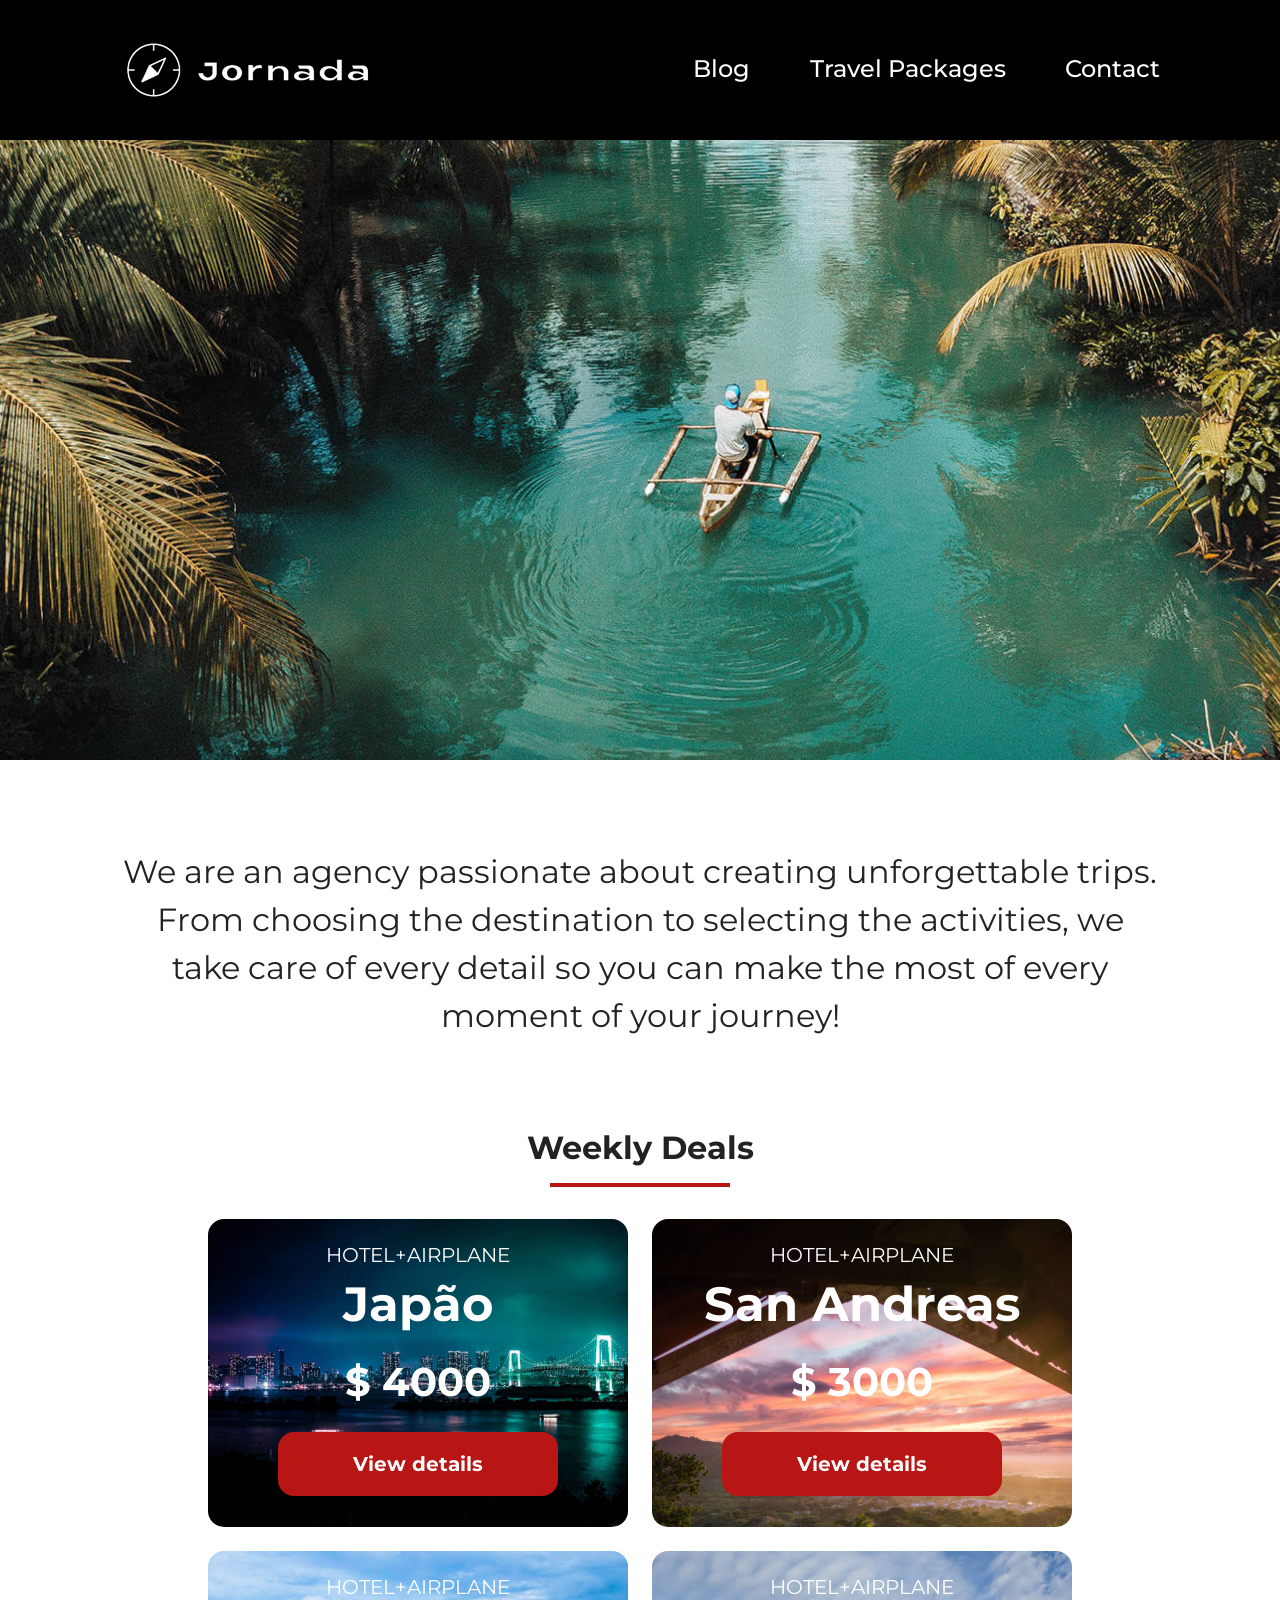
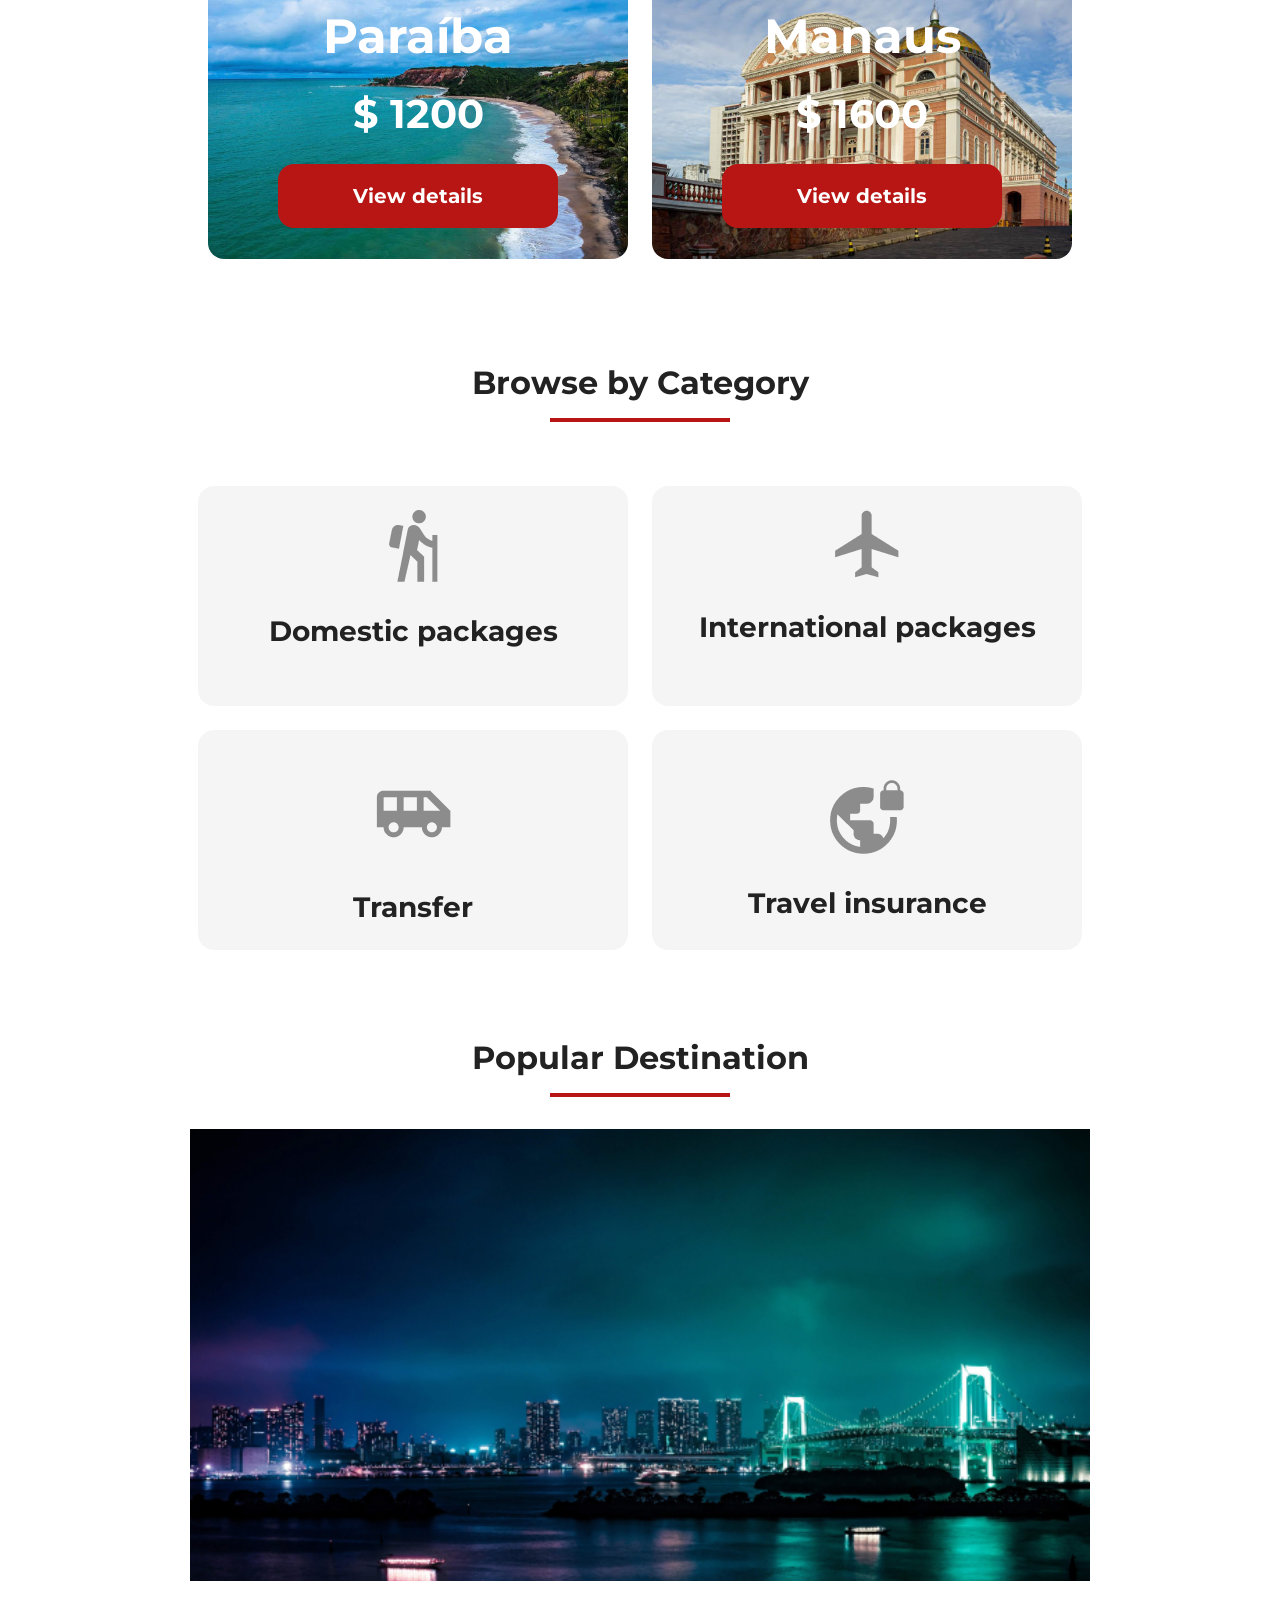
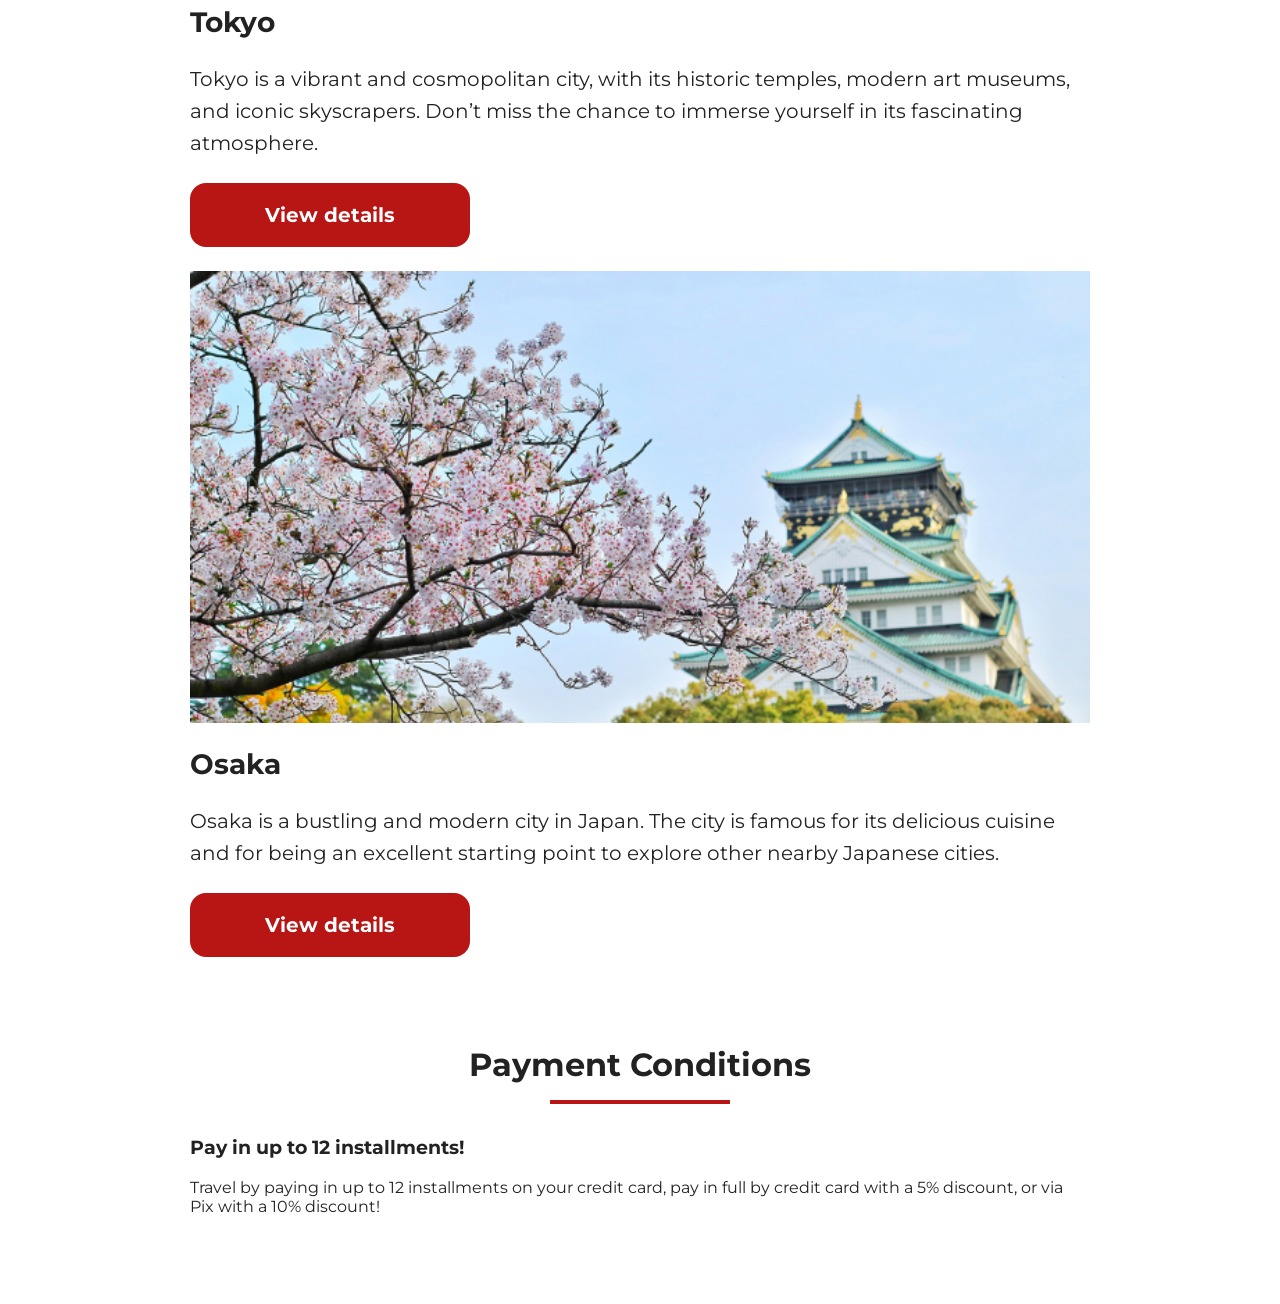
==== index.html @ 19cad6a4 "Add Add the payment section layout" ====
<!doctype html>
<html lang="en">
  <head>
    <meta charset="UTF-8" />
    <meta name="viewport" content="width=device-width, initial-scale=1.0" />
    <link rel="stylesheet" href="CSS/style.css" />
    <title>Travel Journey</title>
  </head>
  <body>
    <header class="main-header">
      <a class="logo" href="index.html" title="return to home page">
        <img
          class="img-mobile"
          src="img/busola-journey-white.png"
          alt="White compass icon from the Jornada Viagens logo"
        />
        <img
          class="img-desktop"
          src="img/busola-texto-journey-white.png"
          alt="White Jornada Viagens logo"
        />
      </a>
      <div class="navigation-menu">
        <label for="menu">
          <img src="img/menu.png" alt="menu" />
        </label>
        <input type="checkbox" id="menu" hidden />
        <nav>
          <ul class="list-links">
            <li>
              <a href="blog.html" target="_blank" title="Go to the blog page"
                >Blog</a
              >
            </li>
            <li>
              <a
                href="packages.html"
                target="_blank"
                title="Go to the the travel packages page"
                >Travel Packages</a
              >
            </li>
            <li>
              <a
                href="contacts.html"
                target="_blank"
                title="Go to the contact page"
                >Contact</a
              >
            </li>
          </ul>
        </nav>
      </div>
    </header>
    <section class="hero">
      <div class="hero-img"></div>
      <h2>
        We are an agency passionate about creating unforgettable trips. From
        choosing the destination to selecting the activities, we take care of
        every detail so you can make the most of every moment of your journey!
      </h2>
    </section>
    <section class="offers">
      <div class="section-title">
        <h2>Weekly Deals</h2>
        <hr />
      </div>
      <div class="offers-cards">
        <article class="card japao">
          <header>
            <p>HOTEL+AIRPLANE</p>
            <h3>Japão <br /><span>$ 4000</span></h3>
          </header>
          <footer>
            <a href="#" class="button">View details</a>
          </footer>
        </article>
        <article class="card san-andreas">
          <header>
            <p>HOTEL+AIRPLANE</p>
            <h3>San Andreas <br /><span>$ 3000</span></h3>
          </header>
          <footer>
            <a href="#" class="button">View details</a>
          </footer>
        </article>
        <article class="card paraiba">
          <header>
            <p>HOTEL+AIRPLANE</p>
            <h3>Paraíba <br /><span>$ 1200</span></h3>
          </header>
          <footer>
            <a href="#" class="button">View details</a>
          </footer>
        </article>
        <article class="card manaus">
          <header>
            <p>HOTEL+AIRPLANE</p>
            <h3>Manaus <br /><span>$ 1600</span></h3>
          </header>
          <footer>
            <a href="#" class="button">View details</a>
          </footer>
        </article>
      </div>
    </section>
    <section class="category">
      <div class="section-title">
        <h2>Browse by Category</h2>
        <hr />
      </div>
      <div class="category-cards">
        <a
          class="card"
          href="#"
          target="_blank"
          title="Search by the category national packages"
        >
          <img
            src="img/icone-caminhada.png"
            alt="Domestic travel icon"
            class="icon"
          />
          <h3>Domestic packages</h3>
        </a>

        <a
          class="card"
          href="#"
          target="_blank"
          title="Search by the category international packages"
        >
          <img
            src="img/icone-aviao.png"
            alt="Domestic travel icon"
            class="icon"
          />
          <h3>International packages</h3>
        </a>

        <a
          class="card single-line transfer"
          href="#"
          target="_blank"
          title="Search transfer"
        >
          <img src="img/icone-onibus.png" alt="Domestic travel icon" />
          <h3>Transfer</h3>
        </a>

        <a
          class="card single-line insurance"
          href="#"
          target="_blank"
          title="Search transfer"
        >
          <img src="img/icone-planeta.png" alt="Domestic travel icon" />
          <h3>Travel insurance</h3>
        </a>
      </div>
    </section>
    <section class="destinations">
      <div class="section-title">
        <h2>Popular Destination</h2>
        <hr />
      </div>
      <div class="destination-items">
        <article class="item tokyo">
          <header>
            <div class="img-item"></div>
            <h4>Tokyo</h4>
          </header>
          <p>
            Tokyo is a vibrant and cosmopolitan city, with its historic temples,
            modern art museums, and iconic skyscrapers. Don’t miss the chance to
            immerse yourself in its fascinating atmosphere.
          </p>
          <footer>
            <a href="#" class="button" target="_blank" title="">View details</a>
          </footer>
        </article>
        <article class="item osaka">
          <header>
            <div class="img-item"></div>
            <h4>Osaka</h4>
          </header>
          <p>
            Osaka is a bustling and modern city in Japan. The city is famous for
            its delicious cuisine and for being an excellent starting point to
            explore other nearby Japanese cities.
          </p>
          <footer>
            <a href="#" class="button" target="_blank" title="">View details</a>
          </footer>
        </article>
      </div>
    </section>
    <section class="payments">
      <div class="section-title">
        <h2>Payment Conditions</h2>
        <hr />
      </div>
      <div class="text-content">
        <h3>Pay in up to 12 installments!</h3>
        <p>
          Travel by paying in up to 12 installments on your credit card, pay in
          full by credit card with a 5% discount, or via Pix with a 10%
          discount!
        </p>
      </div>
      <div class="image-content">
        <div class="image bag"></div>
        <div class="image possport"></div>
        <div class="image people"></div>
      </div>
    </section>
  </body>
</html>
---- CSS/style.css ----
@import url(global.css);
@import url(header.css);
@import url(hero.css);
@import url(offers.css);
@import url(category.css);
@import url(destination.css);
@import url(payments.css);
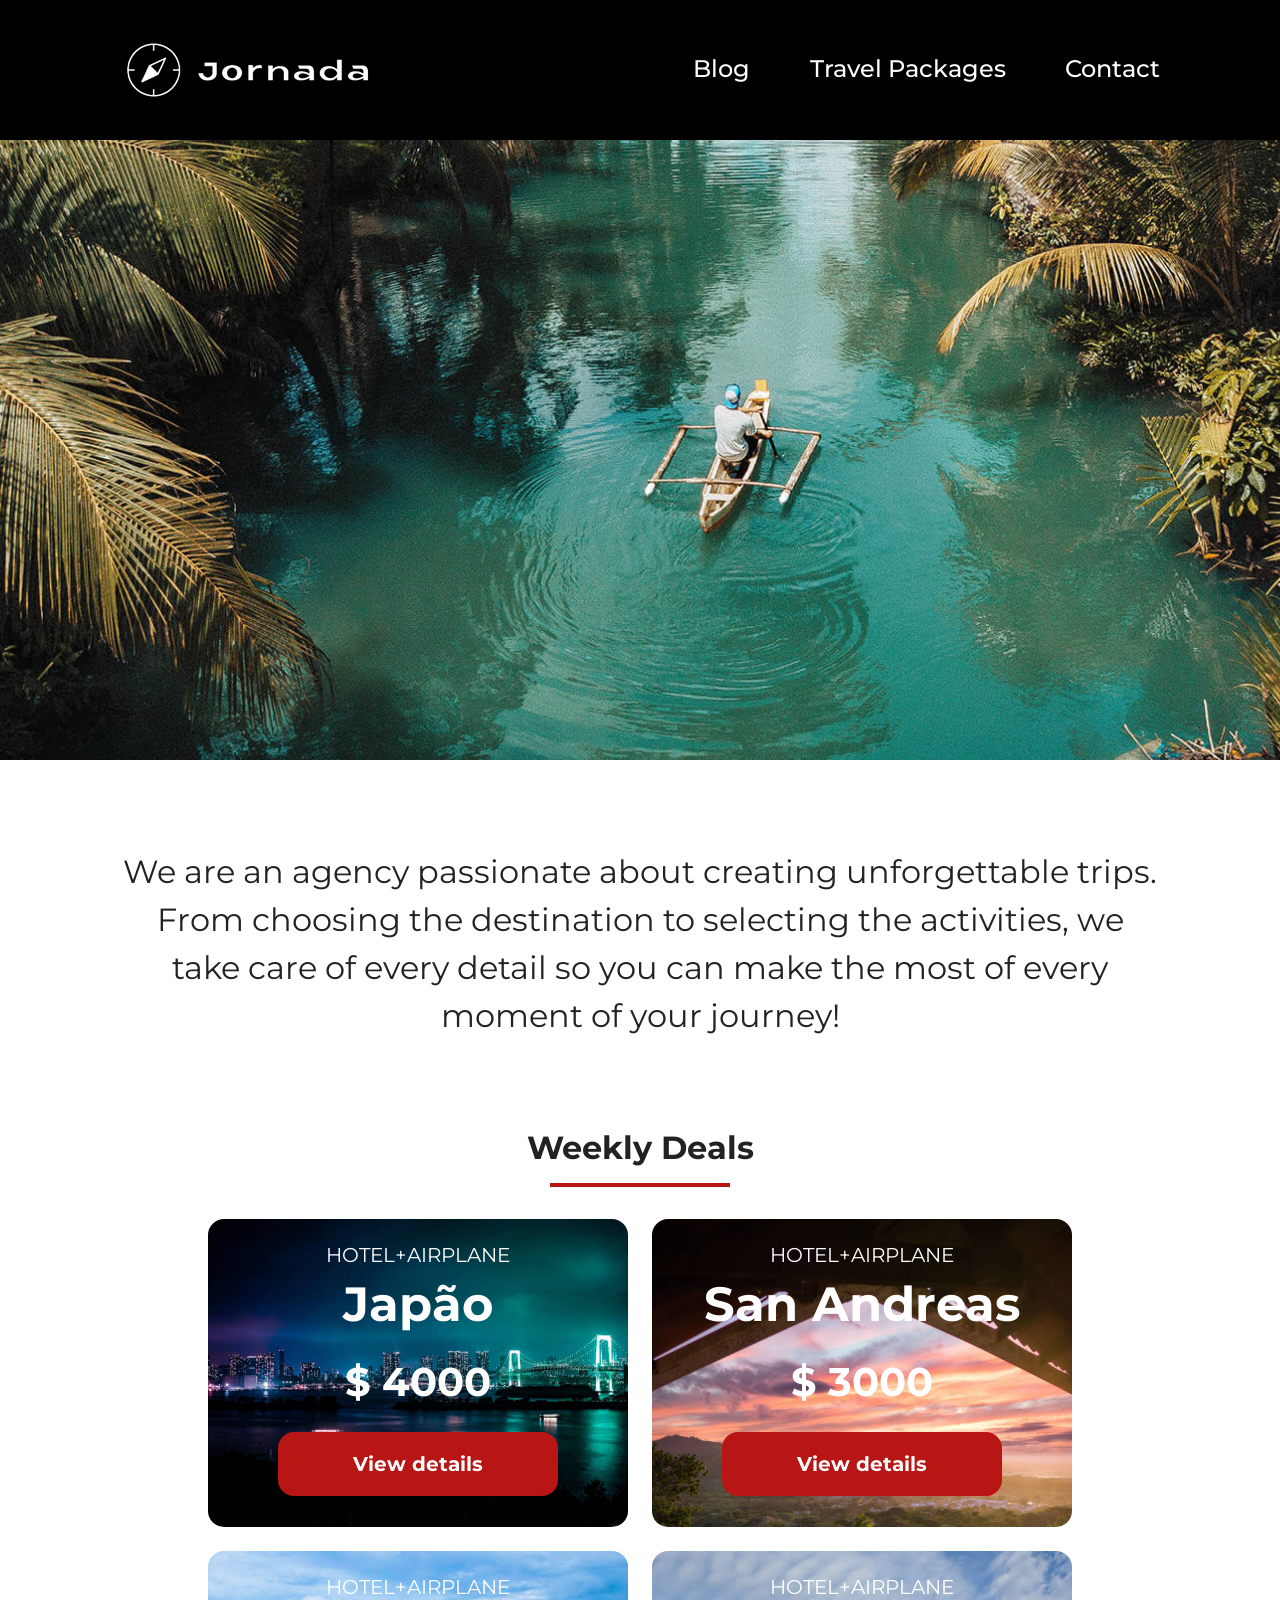
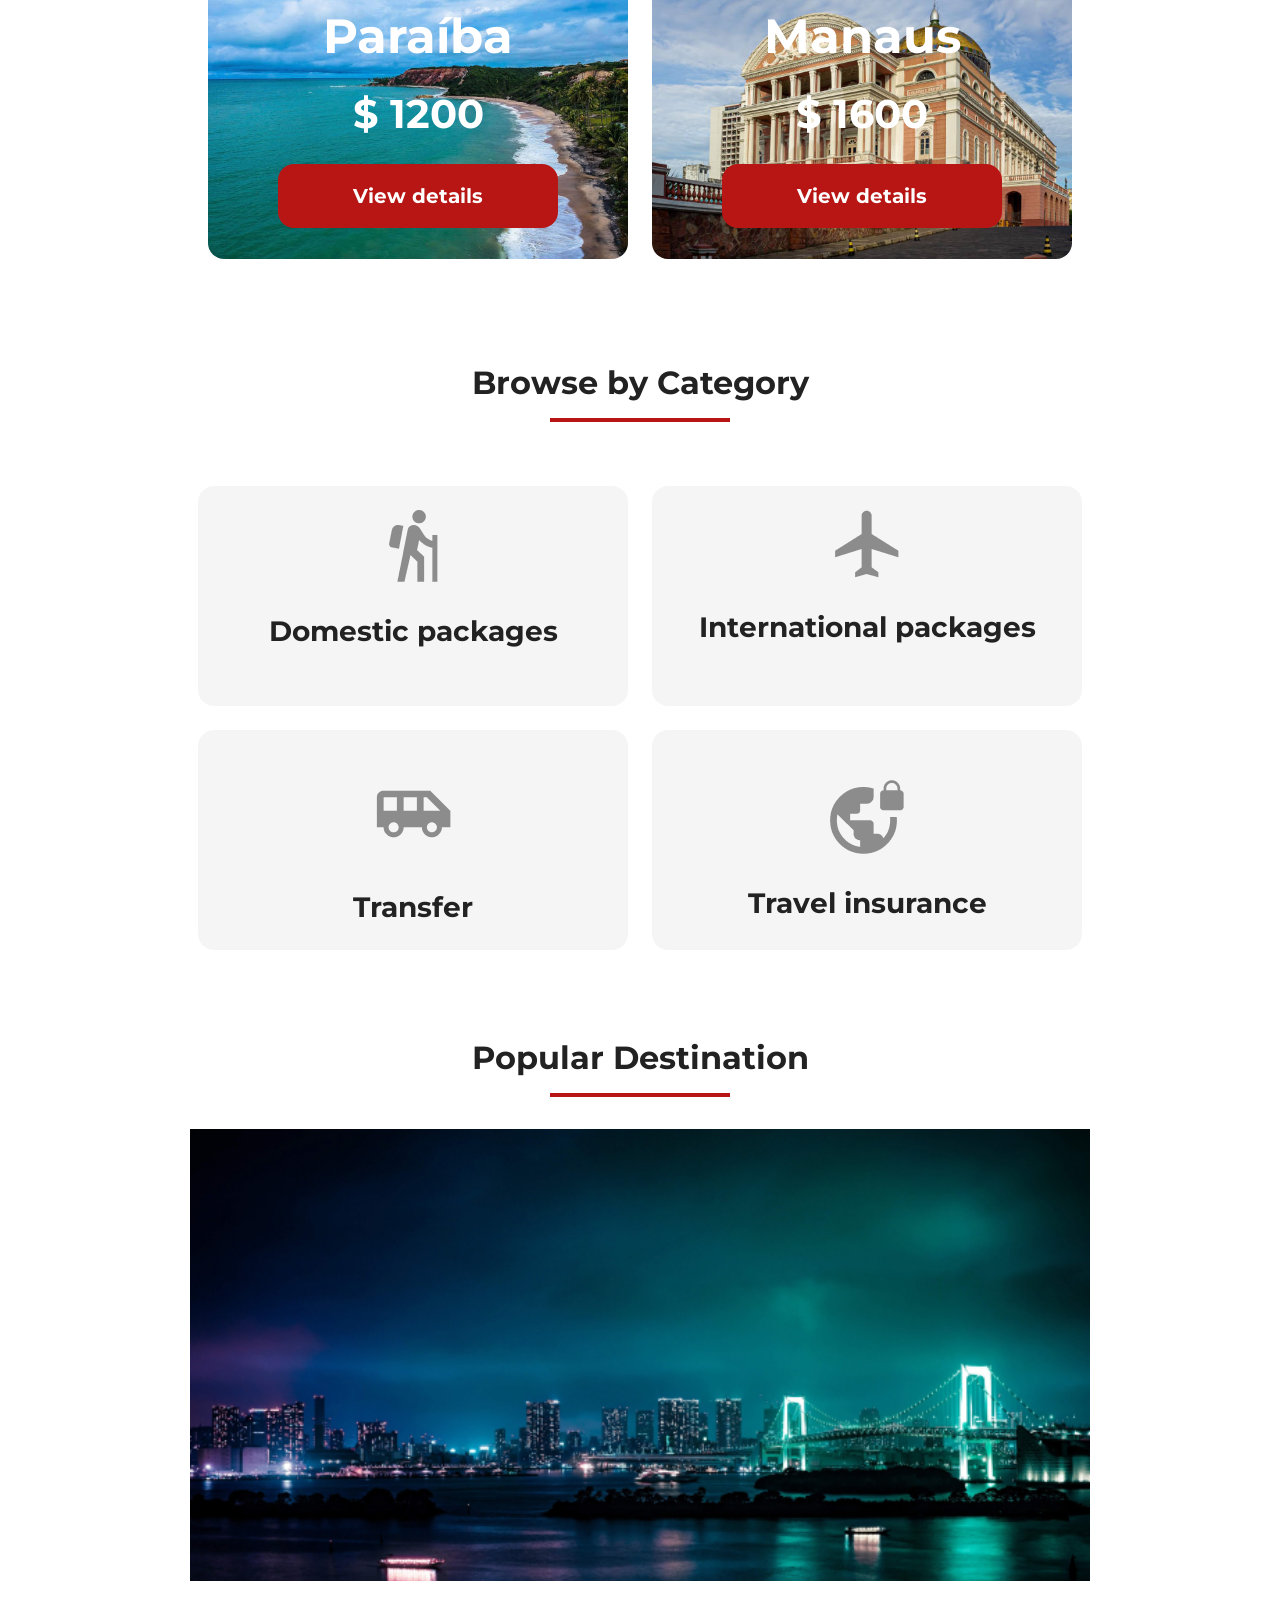
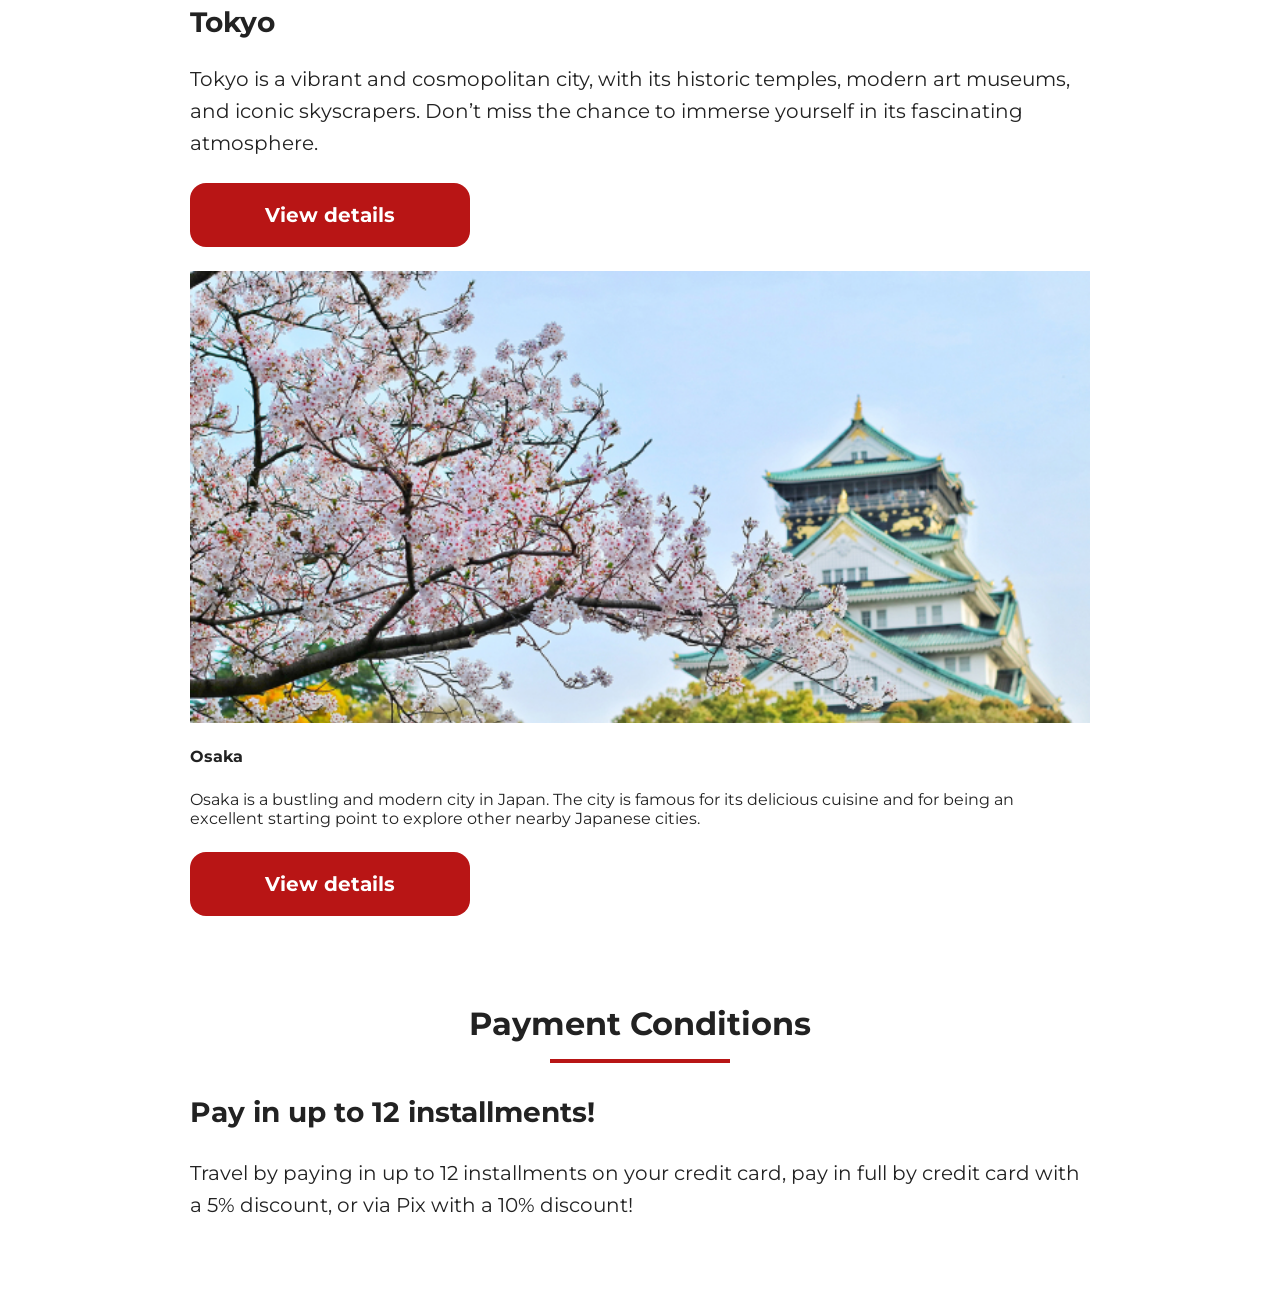
==== commit 9745d848: "Reuse text styles" ====
--- a/index.html
+++ b/index.html
@@ -121,7 +121,7 @@
             alt="Domestic travel icon"
             class="icon"
           />
-          <h3>Domestic packages</h3>
+          <h3 class="content-title">Domestic packages</h3>
         </a>
 
         <a
@@ -135,7 +135,7 @@
             alt="Domestic travel icon"
             class="icon"
           />
-          <h3>International packages</h3>
+          <h3 class="content-title">International packages</h3>
         </a>
 
         <a
@@ -145,7 +145,7 @@
           title="Search transfer"
         >
           <img src="img/icone-onibus.png" alt="Domestic travel icon" />
-          <h3>Transfer</h3>
+          <h3 class="content-title">Transfer</h3>
         </a>
 
         <a
@@ -155,7 +155,7 @@
           title="Search transfer"
         >
           <img src="img/icone-planeta.png" alt="Domestic travel icon" />
-          <h3>Travel insurance</h3>
+          <h3 class="content-title">Travel insurance</h3>
         </a>
       </div>
     </section>
@@ -168,9 +168,9 @@
         <article class="item tokyo">
           <header>
             <div class="img-item"></div>
-            <h4>Tokyo</h4>
-          </header>
-          <p>
+            <h4 class="content-title">Tokyo</h4>
+          </header>
+          <p class="content-text">
             Tokyo is a vibrant and cosmopolitan city, with its historic temples,
             modern art museums, and iconic skyscrapers. Don’t miss the chance to
             immerse yourself in its fascinating atmosphere.
@@ -201,8 +201,8 @@
         <hr />
       </div>
       <div class="text-content">
-        <h3>Pay in up to 12 installments!</h3>
-        <p>
+        <h3 class="content-title">Pay in up to 12 installments!</h3>
+        <p class="content-text">
           Travel by paying in up to 12 installments on your credit card, pay in
           full by credit card with a 5% discount, or via Pix with a 10%
           discount!
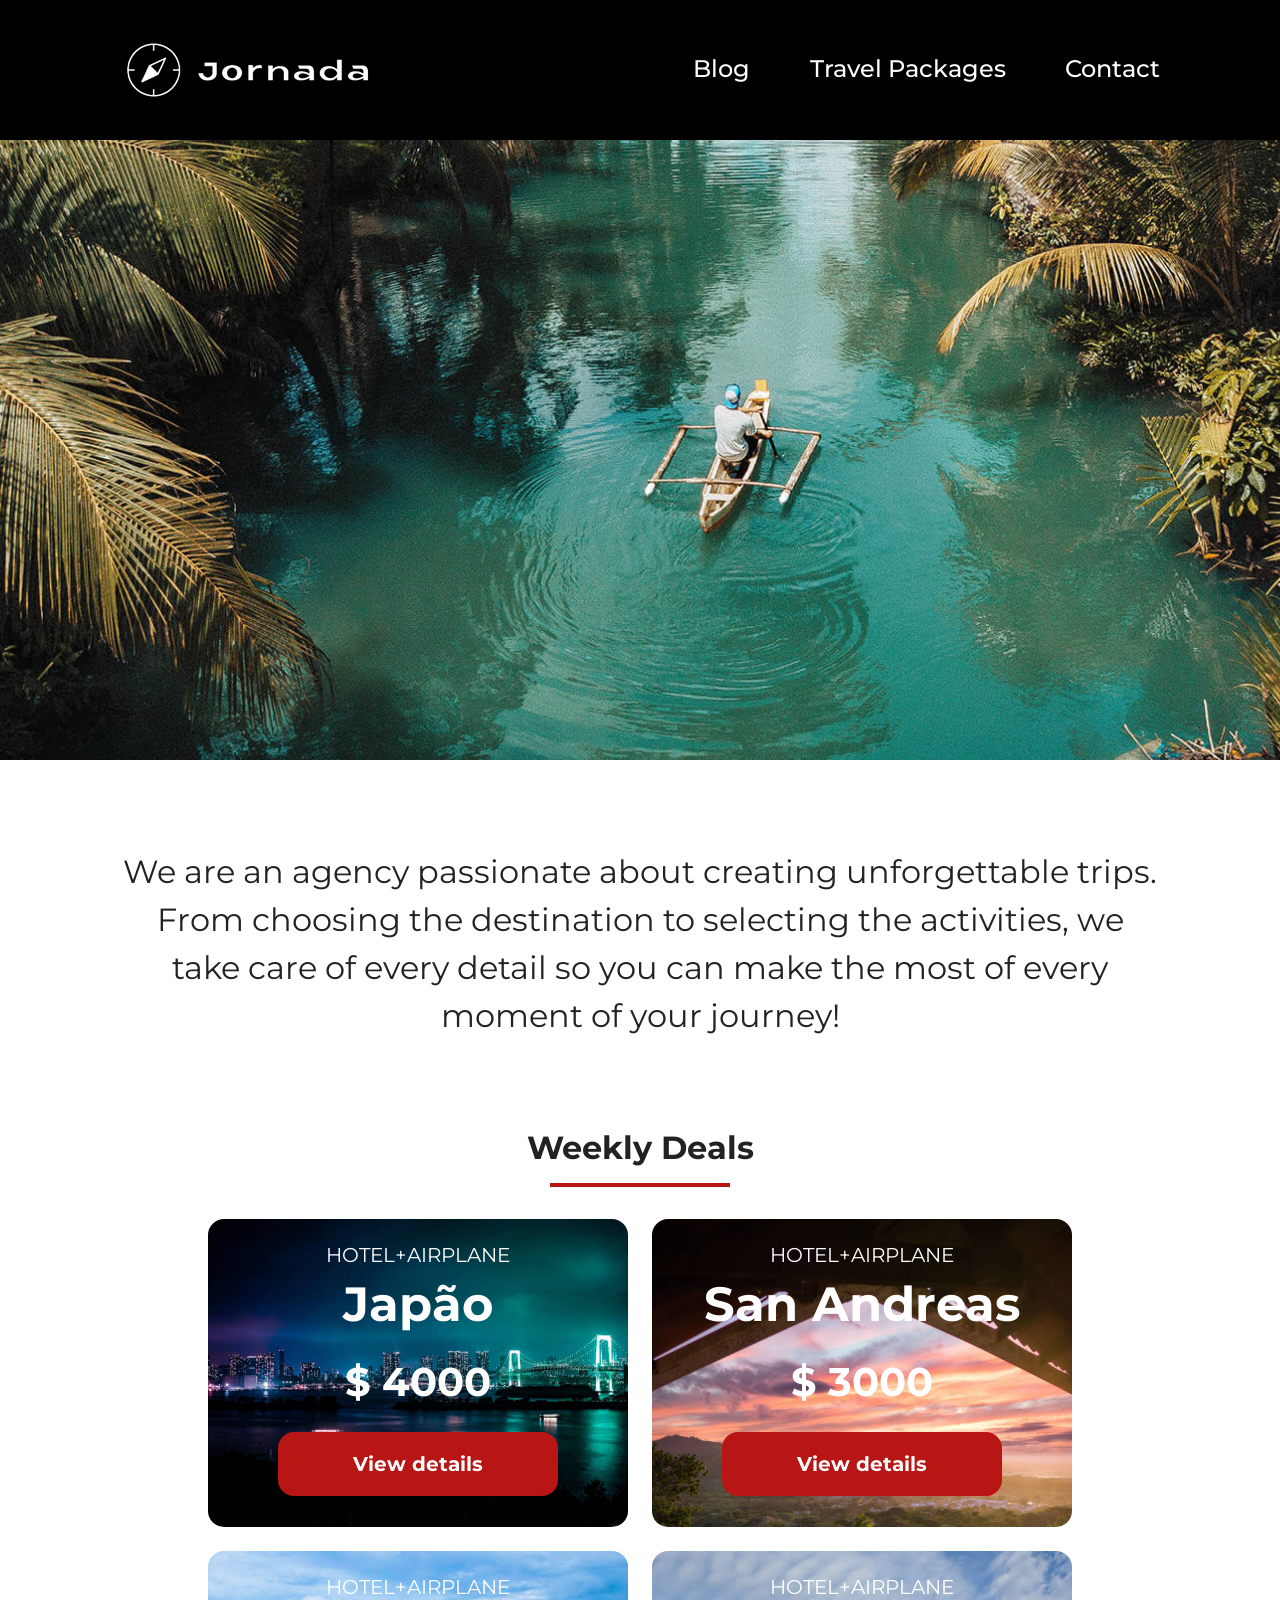
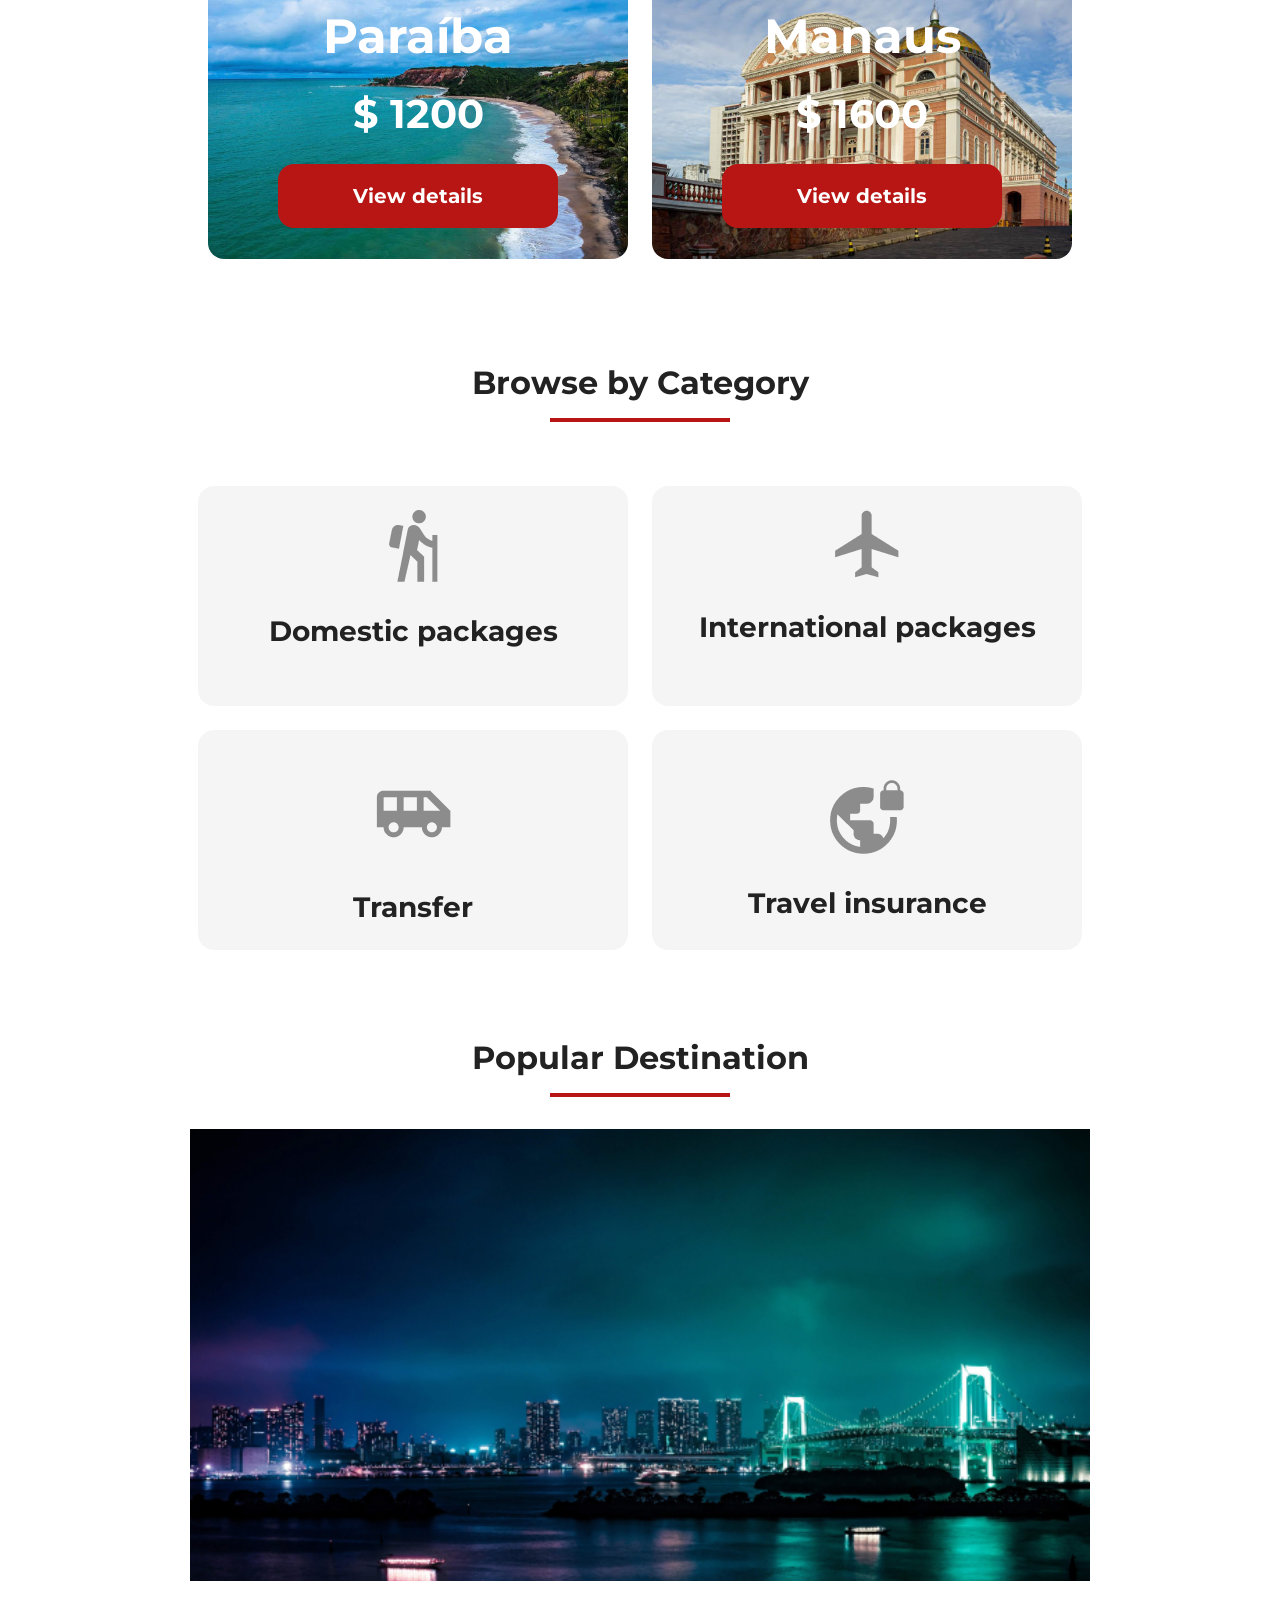
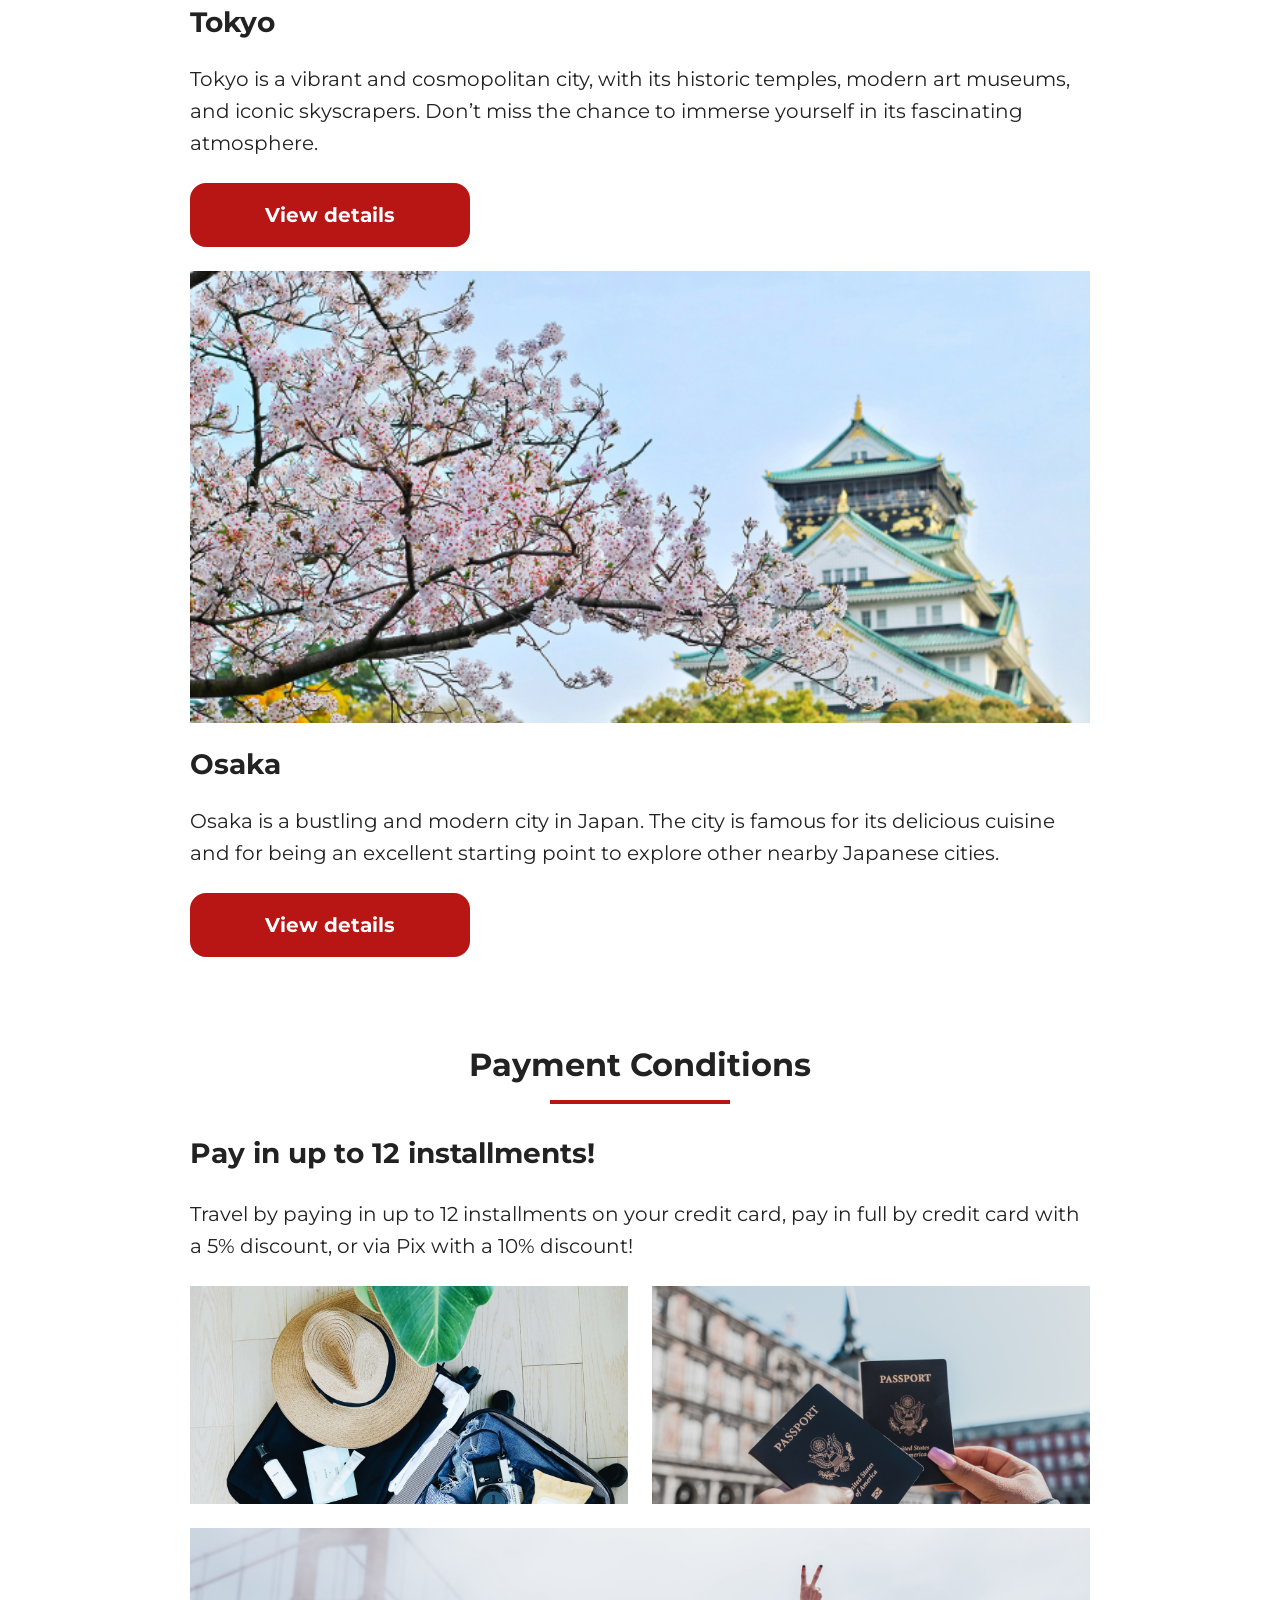
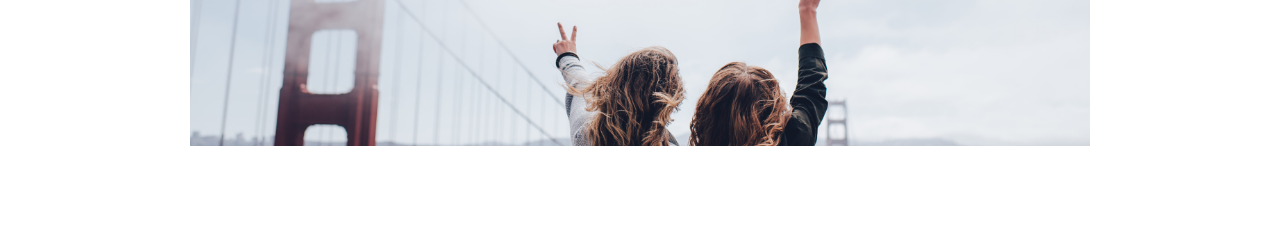
==== commit 604ddd2e: "Add the payment section style" ====
--- a/index.html
+++ b/index.html
@@ -168,7 +168,7 @@
         <article class="item tokyo">
           <header>
             <div class="img-item"></div>
-            <h4 class="content-title">Tokyo</h4>
+            <h3 class="content-title">Tokyo</h3>
           </header>
           <p class="content-text">
             Tokyo is a vibrant and cosmopolitan city, with its historic temples,
@@ -182,9 +182,9 @@
         <article class="item osaka">
           <header>
             <div class="img-item"></div>
-            <h4>Osaka</h4>
-          </header>
-          <p>
+            <h3 class="content-title">Osaka</h3>
+          </header>
+          <p class="content-text">
             Osaka is a bustling and modern city in Japan. The city is famous for
             its delicious cuisine and for being an excellent starting point to
             explore other nearby Japanese cities.
@@ -200,18 +200,20 @@
         <h2>Payment Conditions</h2>
         <hr />
       </div>
-      <div class="text-content">
-        <h3 class="content-title">Pay in up to 12 installments!</h3>
-        <p class="content-text">
-          Travel by paying in up to 12 installments on your credit card, pay in
-          full by credit card with a 5% discount, or via Pix with a 10%
-          discount!
-        </p>
-      </div>
-      <div class="image-content">
-        <div class="image bag"></div>
-        <div class="image possport"></div>
-        <div class="image people"></div>
+      <div class="content-container">
+        <div class="text-content">
+          <h3 class="content-title">Pay in up to 12 installments!</h3>
+          <p class="content-text">
+            Travel by paying in up to 12 installments on your credit card, pay
+            in full by credit card with a 5% discount, or via Pix with a 10%
+            discount!
+          </p>
+        </div>
+        <div class="image-gallery">
+          <div class="image first"></div>
+          <div class="image second"></div>
+          <div class="image thirdy colspan-2"></div>
+        </div>
       </div>
     </section>
   </body>
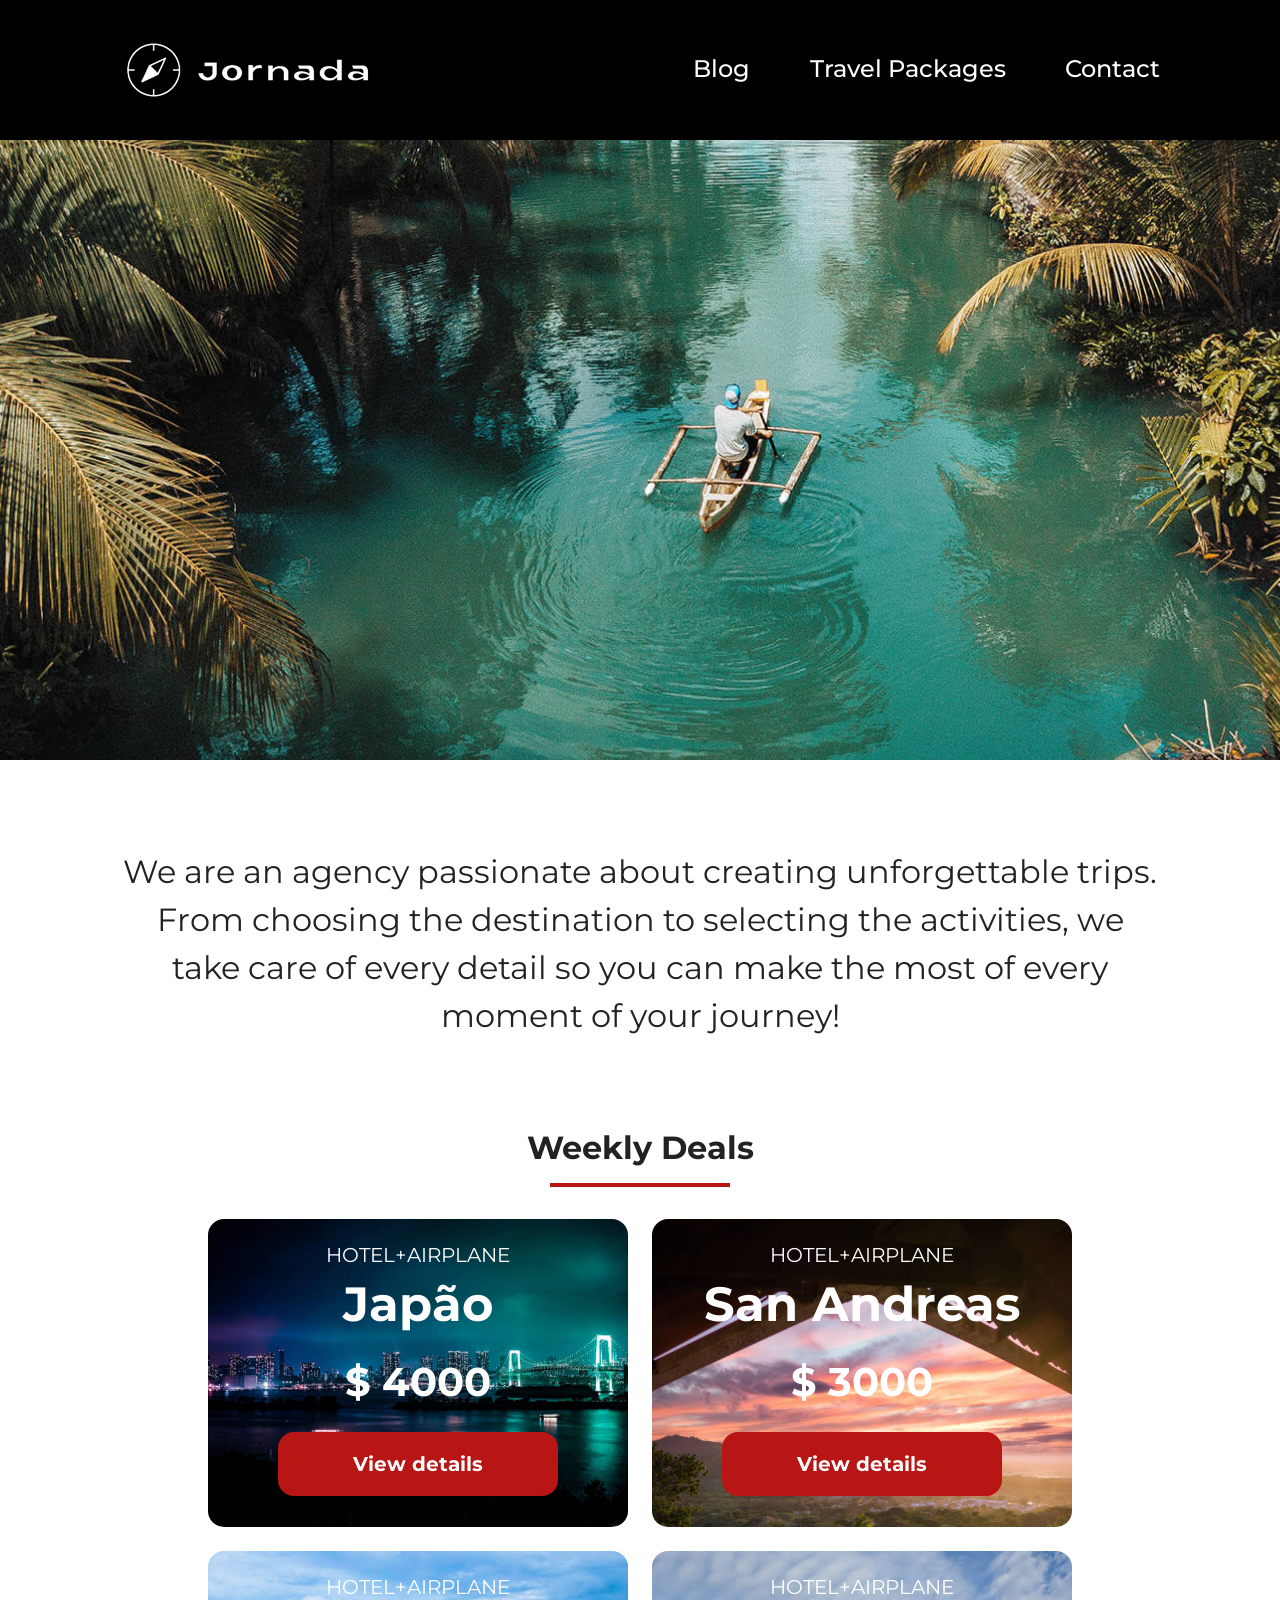
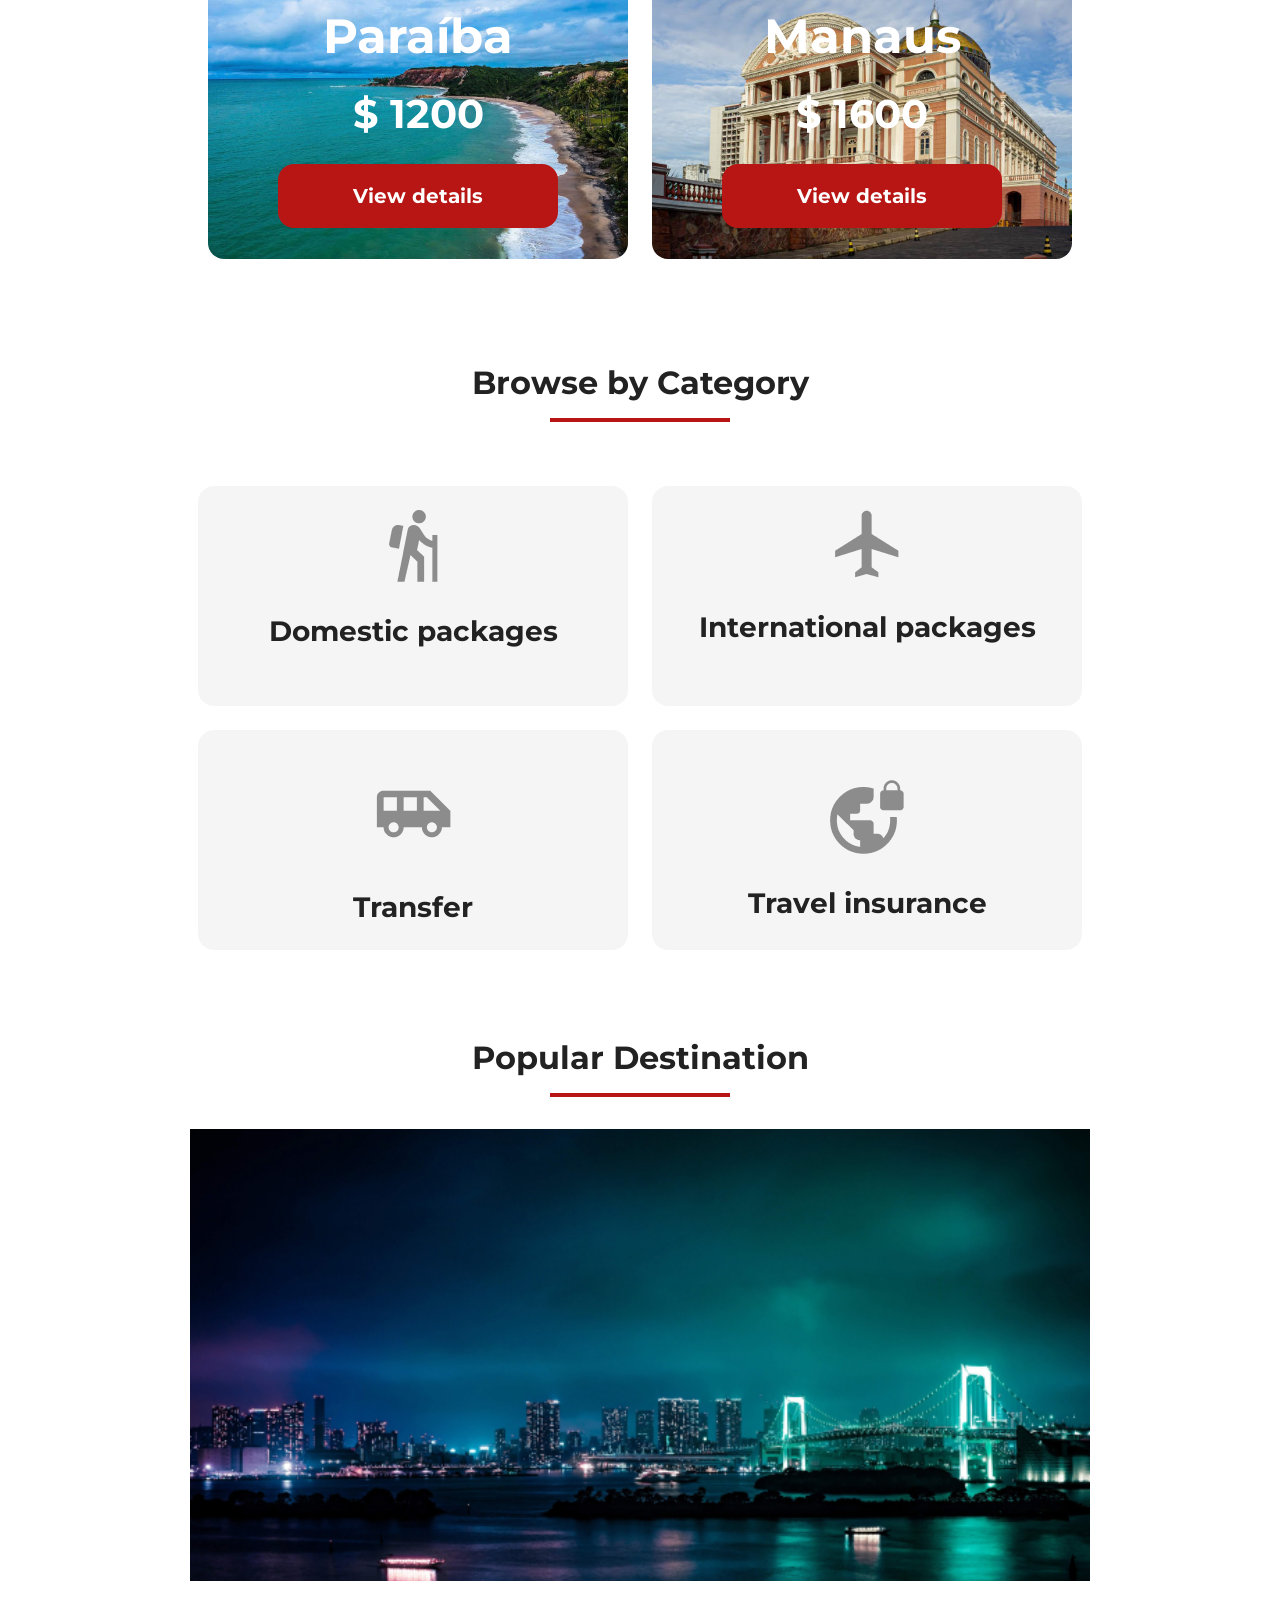
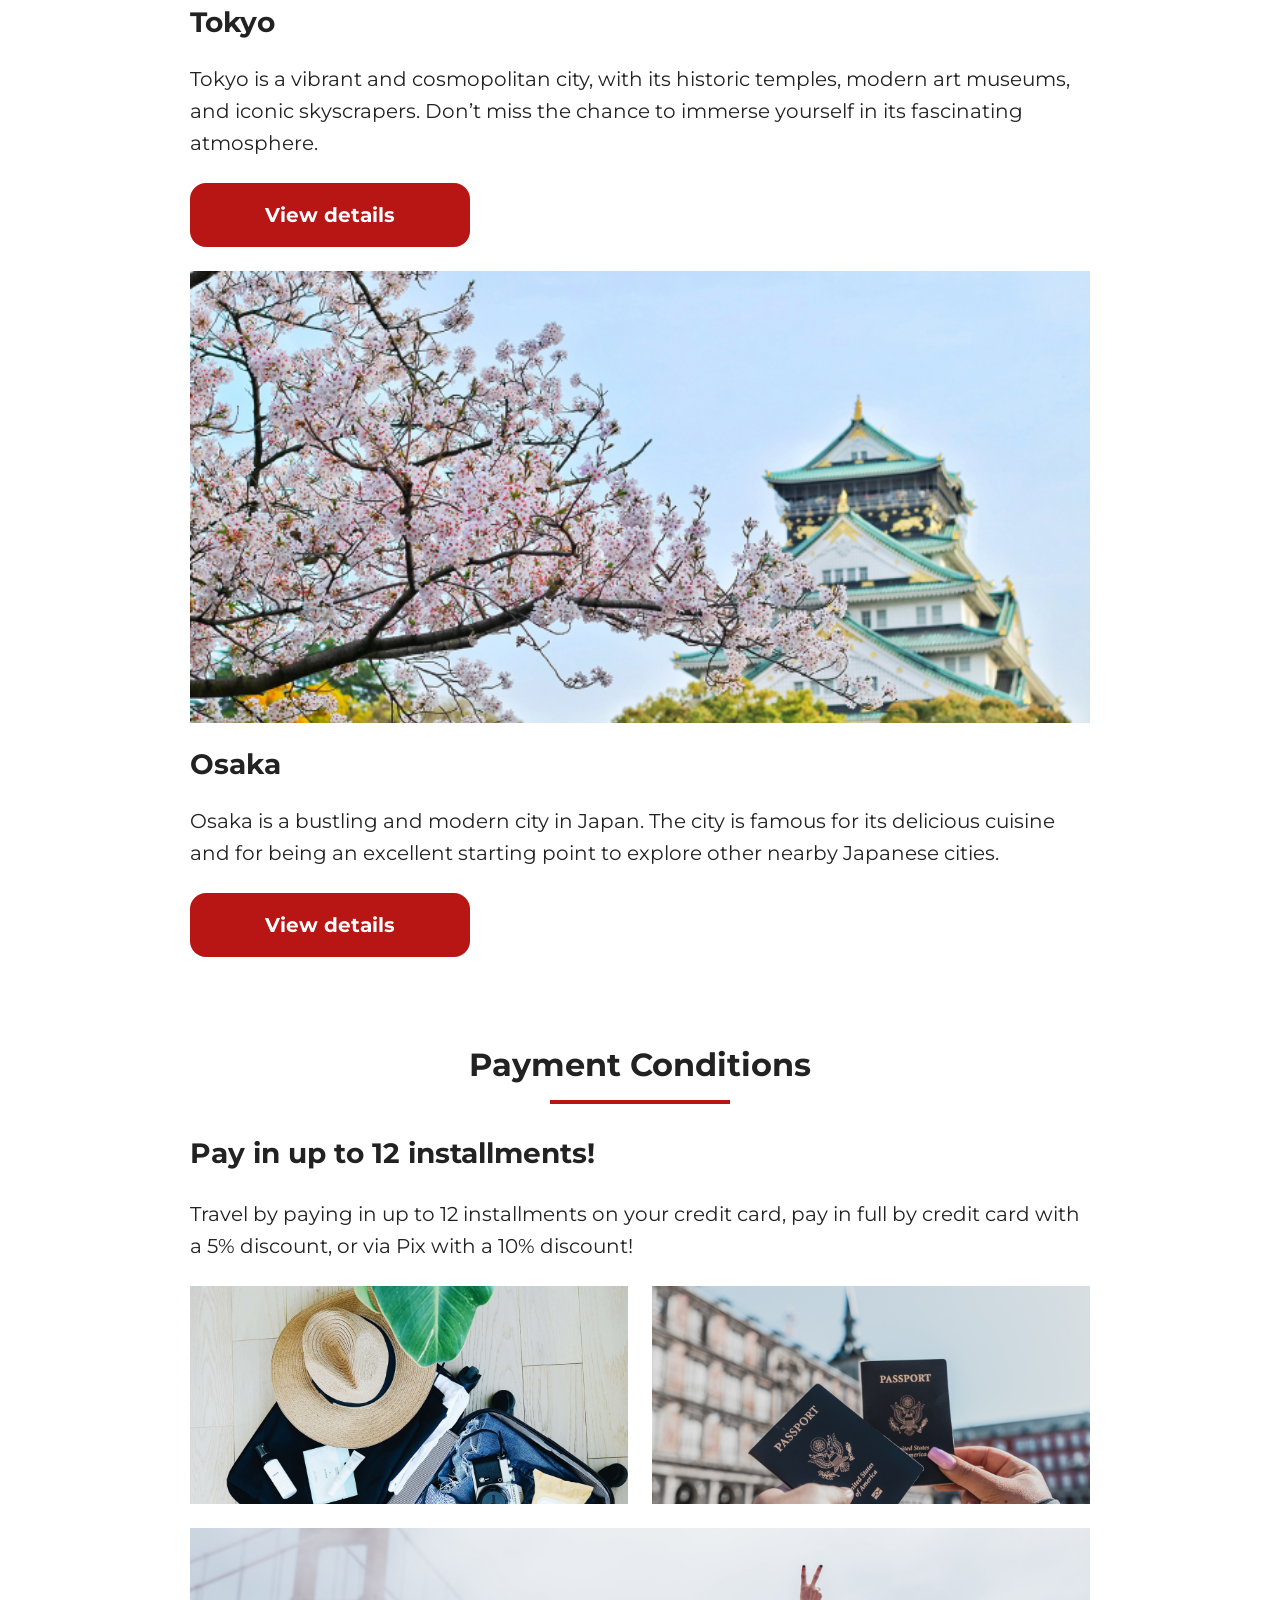
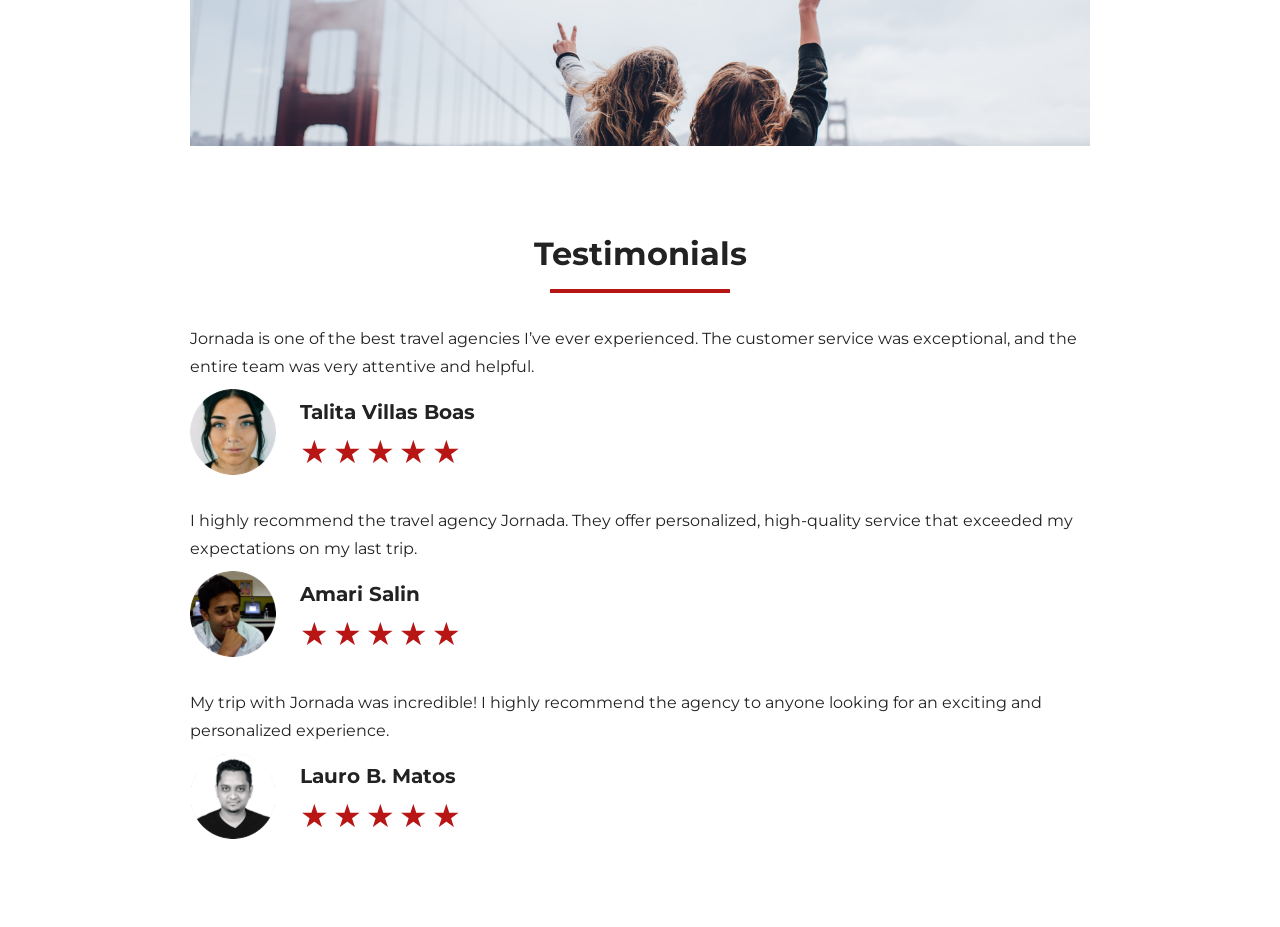
==== commit 3f80e727: "Finalize mobile styles" ====
--- a/index.html
+++ b/index.html
@@ -216,5 +216,90 @@
         </div>
       </div>
     </section>
+    <section class="testimonials">
+      <div class="section-title">
+        <h2>Testimonials</h2>
+        <hr />
+      </div>
+      <div class="testimonials-container">
+        <article>
+          <header>
+            <p>
+              Jornada is one of the best travel agencies I’ve ever experienced.
+              The customer service was exceptional, and the entire team was very
+              attentive and helpful.
+            </p>
+          </header>
+          <footer>
+            <img
+              src="img/avatar-talita.png"
+              alt="profile picture of the client Talita Villas Boas"
+            />
+            <div class="profile-content">
+              <h4>Talita Villas Boas</h4>
+              <div class="rating">
+                <span class="star">★</span>
+                <span class="star">★</span>
+                <span class="star">★</span>
+                <span class="star">★</span>
+                <span class="star">★</span>
+              </div>
+            </div>
+          </footer>
+        </article>
+
+        <article>
+          <header>
+            <p>
+              I highly recommend the travel agency Jornada. They offer
+              personalized, high-quality service that exceeded my expectations
+              on my last trip.
+            </p>
+          </header>
+          <footer>
+            <img
+              src="img/avatar-amari.png"
+              alt="profile picture of the client Amari Salin"
+            />
+
+            <div class="profile-content">
+              <h4 class="section-title">Amari Salin</h4>
+              <div class="rating">
+                <span class="star">★</span>
+                <span class="star">★</span>
+                <span class="star">★</span>
+                <span class="star">★</span>
+                <span class="star">★</span>
+              </div>
+            </div>
+          </footer>
+        </article>
+
+        <article>
+          <header>
+            <p>
+              My trip with Jornada was incredible! I highly recommend the agency
+              to anyone looking for an exciting and personalized experience.
+            </p>
+          </header>
+          <footer>
+            <img
+              src="img/avatar-lauro.png"
+              alt="profile picture of the client Lauro B. Matos"
+            />
+            <div class="profile-content">
+              <h4>Lauro B. Matos</h4>
+              <div class="rating">
+                <span class="star">★</span>
+                <span class="star">★</span>
+                <span class="star">★</span>
+                <span class="star">★</span>
+                <span class="star">★</span>
+              </div>
+            </div>
+          </footer>
+        </article>
+      </div>
+    </section>
   </body>
 </html>
--- a/CSS/style.css
+++ b/CSS/style.css
@@ -5,3 +5,4 @@
 @import url(category.css);
 @import url(destination.css);
 @import url(payments.css);
+@import url(testimonials.css);
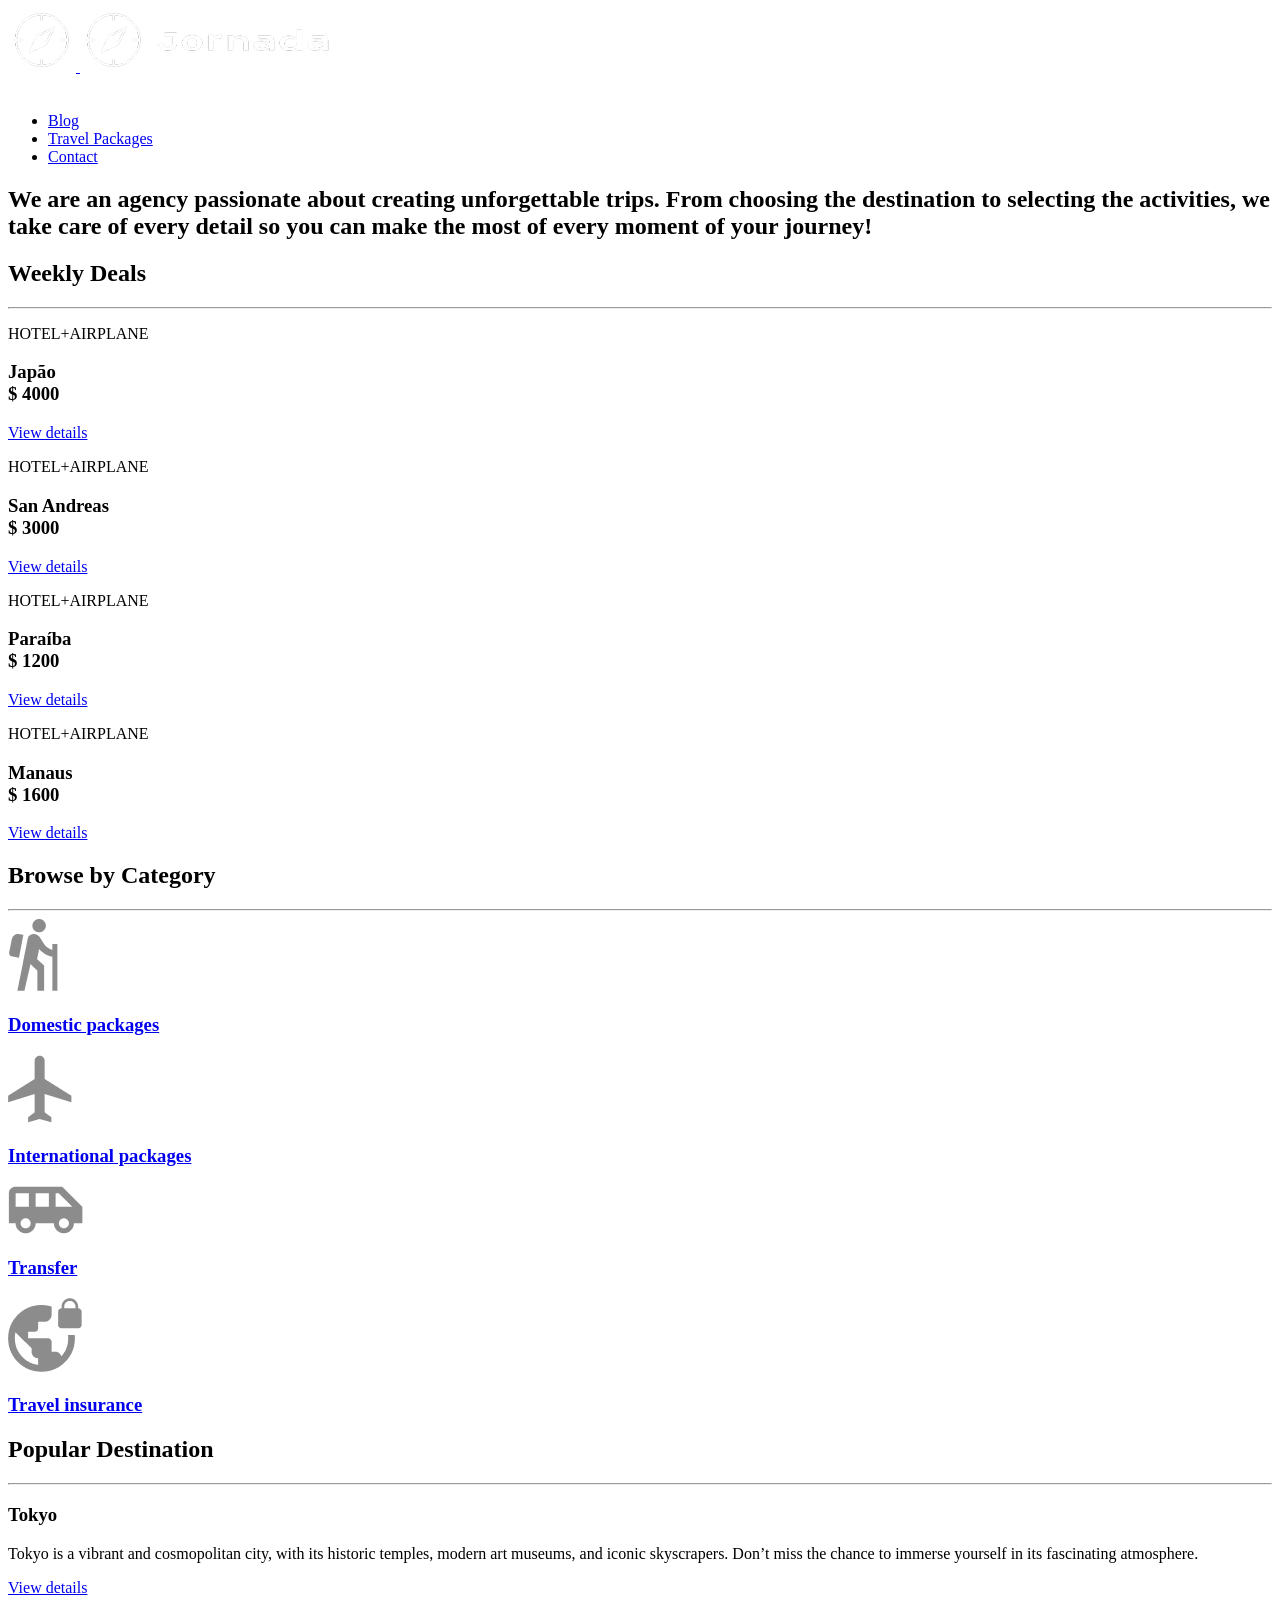
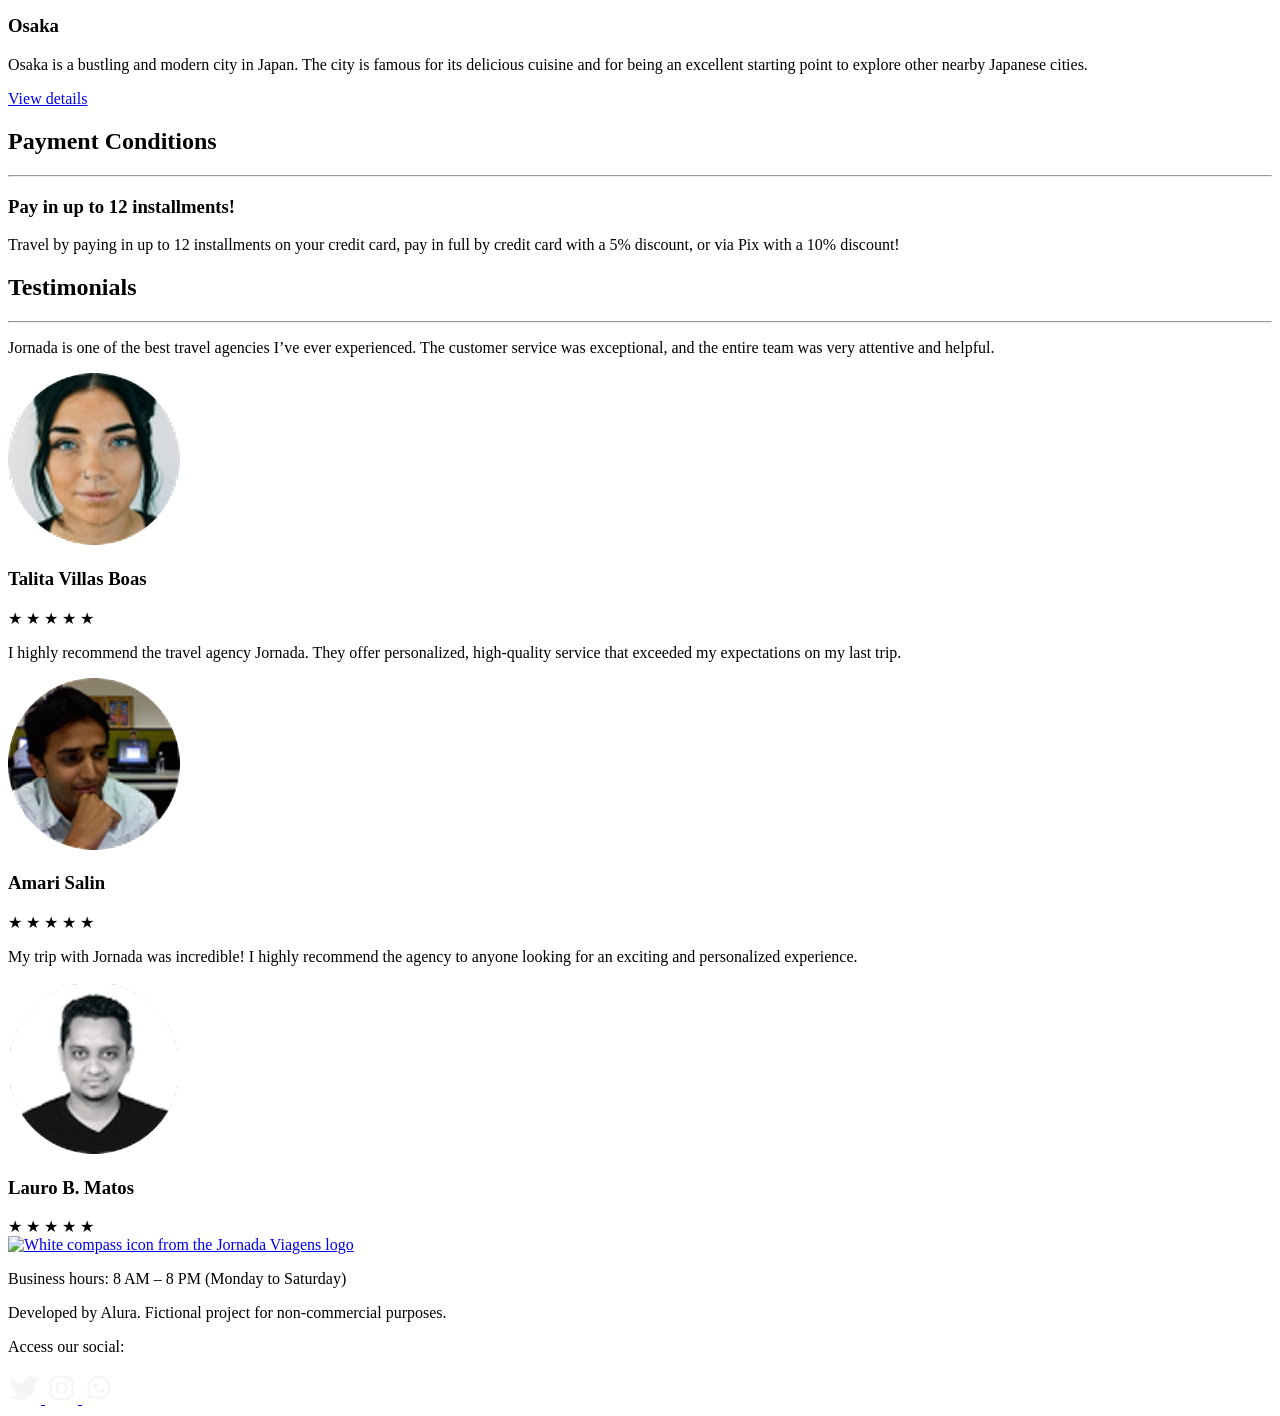
==== commit 7bab5561: "Footer finalized" ====
--- a/index.html
+++ b/index.html
@@ -3,7 +3,7 @@
   <head>
     <meta charset="UTF-8" />
     <meta name="viewport" content="width=device-width, initial-scale=1.0" />
-    <link rel="stylesheet" href="CSS/style.css" />
+    <link rel="stylesheet" href="./css/style.css" />
     <title>Travel Journey</title>
   </head>
   <body>
@@ -52,254 +52,290 @@
         </nav>
       </div>
     </header>
-    <section class="hero">
-      <div class="hero-img"></div>
-      <h2>
-        We are an agency passionate about creating unforgettable trips. From
-        choosing the destination to selecting the activities, we take care of
-        every detail so you can make the most of every moment of your journey!
-      </h2>
-    </section>
-    <section class="offers">
-      <div class="section-title">
-        <h2>Weekly Deals</h2>
-        <hr />
+    <main>
+      <section class="hero">
+        <div class="hero-img"></div>
+        <h2>
+          We are an agency passionate about creating unforgettable trips. From
+          choosing the destination to selecting the activities, we take care of
+          every detail so you can make the most of every moment of your journey!
+        </h2>
+      </section>
+      <section class="offers">
+        <div class="section-title">
+          <h2>Weekly Deals</h2>
+          <hr />
+        </div>
+        <div class="offers-cards">
+          <article class="card japao">
+            <header>
+              <p>HOTEL+AIRPLANE</p>
+              <h3>Japão <br /><span>$ 4000</span></h3>
+            </header>
+            <footer>
+              <a href="#" class="button">View details</a>
+            </footer>
+          </article>
+          <article class="card san-andreas">
+            <header>
+              <p>HOTEL+AIRPLANE</p>
+              <h3>San Andreas <br /><span>$ 3000</span></h3>
+            </header>
+            <footer>
+              <a href="#" class="button">View details</a>
+            </footer>
+          </article>
+          <article class="card paraiba">
+            <header>
+              <p>HOTEL+AIRPLANE</p>
+              <h3>Paraíba <br /><span>$ 1200</span></h3>
+            </header>
+            <footer>
+              <a href="#" class="button">View details</a>
+            </footer>
+          </article>
+          <article class="card manaus">
+            <header>
+              <p>HOTEL+AIRPLANE</p>
+              <h3>Manaus <br /><span>$ 1600</span></h3>
+            </header>
+            <footer>
+              <a href="#" class="button">View details</a>
+            </footer>
+          </article>
+        </div>
+      </section>
+      <section class="category">
+        <div class="section-title">
+          <h2>Browse by Category</h2>
+          <hr />
+        </div>
+        <div class="category-cards">
+          <a
+            class="card"
+            href="#"
+            target="_blank"
+            title="Search by the category national packages"
+          >
+            <img
+              src="img/icone-caminhada.png"
+              alt="Domestic travel icon"
+              class="icon"
+            />
+            <h3 class="content-title">Domestic packages</h3>
+          </a>
+
+          <a
+            class="card"
+            href="#"
+            target="_blank"
+            title="Search by the category international packages"
+          >
+            <img
+              src="img/icone-aviao.png"
+              alt="Domestic travel icon"
+              class="icon"
+            />
+            <h3 class="content-title">International packages</h3>
+          </a>
+
+          <a
+            class="card single-line transfer"
+            href="#"
+            target="_blank"
+            title="Search transfer"
+          >
+            <img src="img/icone-onibus.png" alt="Domestic travel icon" />
+            <h3 class="content-title">Transfer</h3>
+          </a>
+
+          <a
+            class="card single-line insurance"
+            href="#"
+            target="_blank"
+            title="Search transfer"
+          >
+            <img src="img/icone-planeta.png" alt="Domestic travel icon" />
+            <h3 class="content-title">Travel insurance</h3>
+          </a>
+        </div>
+      </section>
+      <section class="destinations">
+        <div class="section-title">
+          <h2>Popular Destination</h2>
+          <hr />
+        </div>
+        <div class="destination-items">
+          <article class="item tokyo">
+            <header>
+              <div class="img-item"></div>
+              <h3 class="content-title">Tokyo</h3>
+            </header>
+            <p class="content-text">
+              Tokyo is a vibrant and cosmopolitan city, with its historic
+              temples, modern art museums, and iconic skyscrapers. Don’t miss
+              the chance to immerse yourself in its fascinating atmosphere.
+            </p>
+            <footer>
+              <a href="#" class="button" target="_blank" title=""
+                >View details</a
+              >
+            </footer>
+          </article>
+          <article class="item osaka">
+            <header>
+              <div class="img-item"></div>
+              <h3 class="content-title">Osaka</h3>
+            </header>
+            <p class="content-text">
+              Osaka is a bustling and modern city in Japan. The city is famous
+              for its delicious cuisine and for being an excellent starting
+              point to explore other nearby Japanese cities.
+            </p>
+            <footer>
+              <a href="#" class="button" target="_blank" title=""
+                >View details</a
+              >
+            </footer>
+          </article>
+        </div>
+      </section>
+      <section class="payments">
+        <div class="section-title">
+          <h2>Payment Conditions</h2>
+          <hr />
+        </div>
+        <div class="content-container">
+          <div class="text-content">
+            <h3 class="content-title">Pay in up to 12 installments!</h3>
+            <p class="content-text">
+              Travel by paying in up to 12 installments on your credit card, pay
+              in full by credit card with a 5% discount, or via Pix with a 10%
+              discount!
+            </p>
+          </div>
+          <div class="image-gallery">
+            <div class="image first"></div>
+            <div class="image second"></div>
+            <div class="image thirdy colspan-2"></div>
+          </div>
+        </div>
+      </section>
+      <section class="testimonials">
+        <div class="section-title">
+          <h2>Testimonials</h2>
+          <hr />
+        </div>
+        <div class="testimonials-container">
+          <article>
+            <header>
+              <p>
+                Jornada is one of the best travel agencies I’ve ever
+                experienced. The customer service was exceptional, and the
+                entire team was very attentive and helpful.
+              </p>
+            </header>
+            <footer>
+              <img
+                src="img/avatar-talita.png"
+                alt="profile picture of the client Talita Villas Boas"
+              />
+              <div class="profile-content">
+                <h3>Talita Villas Boas</h3>
+                <div class="rating">
+                  <span class="star">★</span>
+                  <span class="star">★</span>
+                  <span class="star">★</span>
+                  <span class="star">★</span>
+                  <span class="star">★</span>
+                </div>
+              </div>
+            </footer>
+          </article>
+
+          <article>
+            <header>
+              <p>
+                I highly recommend the travel agency Jornada. They offer
+                personalized, high-quality service that exceeded my expectations
+                on my last trip.
+              </p>
+            </header>
+            <footer>
+              <img
+                src="img/avatar-amari.png"
+                alt="profile picture of the client Amari Salin"
+              />
+
+              <div class="profile-content">
+                <h3 class="section-title">Amari Salin</h3>
+                <div class="rating">
+                  <span class="star">★</span>
+                  <span class="star">★</span>
+                  <span class="star">★</span>
+                  <span class="star">★</span>
+                  <span class="star">★</span>
+                </div>
+              </div>
+            </footer>
+          </article>
+
+          <article>
+            <header>
+              <p>
+                My trip with Jornada was incredible! I highly recommend the
+                agency to anyone looking for an exciting and personalized
+                experience.
+              </p>
+            </header>
+            <footer>
+              <img
+                src="img/avatar-lauro.png"
+                alt="profile picture of the client Lauro B. Matos"
+              />
+              <div class="profile-content">
+                <h3>Lauro B. Matos</h3>
+                <div class="rating">
+                  <span class="star">★</span>
+                  <span class="star">★</span>
+                  <span class="star">★</span>
+                  <span class="star">★</span>
+                  <span class="star">★</span>
+                </div>
+              </div>
+            </footer>
+          </article>
+        </div>
+      </section>
+      <section class="bottom-hero">
+        <div class="hero-img"></div>
+      </section>
+    </main>
+    <footer class="main-footer">
+      <div class="footer-content">
+        <a href="index.html" title="return to home page">
+          <img
+            src="img/Logo-branco-footer.png"
+            alt="White compass icon from the Jornada Viagens logo"
+          />
+        </a>
+        <p>Business hours: 8 AM – 8 PM (Monday to Saturday)</p>
+        <p>
+          Developed by Alura. Fictional project for non-commercial purposes.
+        </p>
       </div>
-      <div class="offers-cards">
-        <article class="card japao">
-          <header>
-            <p>HOTEL+AIRPLANE</p>
-            <h3>Japão <br /><span>$ 4000</span></h3>
-          </header>
-          <footer>
-            <a href="#" class="button">View details</a>
-          </footer>
-        </article>
-        <article class="card san-andreas">
-          <header>
-            <p>HOTEL+AIRPLANE</p>
-            <h3>San Andreas <br /><span>$ 3000</span></h3>
-          </header>
-          <footer>
-            <a href="#" class="button">View details</a>
-          </footer>
-        </article>
-        <article class="card paraiba">
-          <header>
-            <p>HOTEL+AIRPLANE</p>
-            <h3>Paraíba <br /><span>$ 1200</span></h3>
-          </header>
-          <footer>
-            <a href="#" class="button">View details</a>
-          </footer>
-        </article>
-        <article class="card manaus">
-          <header>
-            <p>HOTEL+AIRPLANE</p>
-            <h3>Manaus <br /><span>$ 1600</span></h3>
-          </header>
-          <footer>
-            <a href="#" class="button">View details</a>
-          </footer>
-        </article>
-      </div>
-    </section>
-    <section class="category">
-      <div class="section-title">
-        <h2>Browse by Category</h2>
-        <hr />
-      </div>
-      <div class="category-cards">
-        <a
-          class="card"
-          href="#"
-          target="_blank"
-          title="Search by the category national packages"
-        >
-          <img
-            src="img/icone-caminhada.png"
-            alt="Domestic travel icon"
-            class="icon"
-          />
-          <h3 class="content-title">Domestic packages</h3>
+      <div class="footer-social">
+        <p>Access our social:</p>
+        <a href="#" target="_blank" title="Access Jornada Viagens Twitter">
+          <img src="img/icone-twitter.svg" alt="White Twitter icon " />
         </a>
-
-        <a
-          class="card"
-          href="#"
-          target="_blank"
-          title="Search by the category international packages"
-        >
-          <img
-            src="img/icone-aviao.png"
-            alt="Domestic travel icon"
-            class="icon"
-          />
-          <h3 class="content-title">International packages</h3>
+        <a href="#" target="_blank" title="Access Jornada Viagens Instagram">
+          <img src="img/icone-instagram.svg" alt="White Instagram icon" />
         </a>
-
-        <a
-          class="card single-line transfer"
-          href="#"
-          target="_blank"
-          title="Search transfer"
-        >
-          <img src="img/icone-onibus.png" alt="Domestic travel icon" />
-          <h3 class="content-title">Transfer</h3>
-        </a>
-
-        <a
-          class="card single-line insurance"
-          href="#"
-          target="_blank"
-          title="Search transfer"
-        >
-          <img src="img/icone-planeta.png" alt="Domestic travel icon" />
-          <h3 class="content-title">Travel insurance</h3>
+        <a href="#" target="_blank" title="Contact us on WhatsApp">
+          <img src="img/icone-whatsapp.svg" alt="White Whatsapp icon " />
         </a>
       </div>
-    </section>
-    <section class="destinations">
-      <div class="section-title">
-        <h2>Popular Destination</h2>
-        <hr />
-      </div>
-      <div class="destination-items">
-        <article class="item tokyo">
-          <header>
-            <div class="img-item"></div>
-            <h3 class="content-title">Tokyo</h3>
-          </header>
-          <p class="content-text">
-            Tokyo is a vibrant and cosmopolitan city, with its historic temples,
-            modern art museums, and iconic skyscrapers. Don’t miss the chance to
-            immerse yourself in its fascinating atmosphere.
-          </p>
-          <footer>
-            <a href="#" class="button" target="_blank" title="">View details</a>
-          </footer>
-        </article>
-        <article class="item osaka">
-          <header>
-            <div class="img-item"></div>
-            <h3 class="content-title">Osaka</h3>
-          </header>
-          <p class="content-text">
-            Osaka is a bustling and modern city in Japan. The city is famous for
-            its delicious cuisine and for being an excellent starting point to
-            explore other nearby Japanese cities.
-          </p>
-          <footer>
-            <a href="#" class="button" target="_blank" title="">View details</a>
-          </footer>
-        </article>
-      </div>
-    </section>
-    <section class="payments">
-      <div class="section-title">
-        <h2>Payment Conditions</h2>
-        <hr />
-      </div>
-      <div class="content-container">
-        <div class="text-content">
-          <h3 class="content-title">Pay in up to 12 installments!</h3>
-          <p class="content-text">
-            Travel by paying in up to 12 installments on your credit card, pay
-            in full by credit card with a 5% discount, or via Pix with a 10%
-            discount!
-          </p>
-        </div>
-        <div class="image-gallery">
-          <div class="image first"></div>
-          <div class="image second"></div>
-          <div class="image thirdy colspan-2"></div>
-        </div>
-      </div>
-    </section>
-    <section class="testimonials">
-      <div class="section-title">
-        <h2>Testimonials</h2>
-        <hr />
-      </div>
-      <div class="testimonials-container">
-        <article>
-          <header>
-            <p>
-              Jornada is one of the best travel agencies I’ve ever experienced.
-              The customer service was exceptional, and the entire team was very
-              attentive and helpful.
-            </p>
-          </header>
-          <footer>
-            <img
-              src="img/avatar-talita.png"
-              alt="profile picture of the client Talita Villas Boas"
-            />
-            <div class="profile-content">
-              <h4>Talita Villas Boas</h4>
-              <div class="rating">
-                <span class="star">★</span>
-                <span class="star">★</span>
-                <span class="star">★</span>
-                <span class="star">★</span>
-                <span class="star">★</span>
-              </div>
-            </div>
-          </footer>
-        </article>
-
-        <article>
-          <header>
-            <p>
-              I highly recommend the travel agency Jornada. They offer
-              personalized, high-quality service that exceeded my expectations
-              on my last trip.
-            </p>
-          </header>
-          <footer>
-            <img
-              src="img/avatar-amari.png"
-              alt="profile picture of the client Amari Salin"
-            />
-
-            <div class="profile-content">
-              <h4 class="section-title">Amari Salin</h4>
-              <div class="rating">
-                <span class="star">★</span>
-                <span class="star">★</span>
-                <span class="star">★</span>
-                <span class="star">★</span>
-                <span class="star">★</span>
-              </div>
-            </div>
-          </footer>
-        </article>
-
-        <article>
-          <header>
-            <p>
-              My trip with Jornada was incredible! I highly recommend the agency
-              to anyone looking for an exciting and personalized experience.
-            </p>
-          </header>
-          <footer>
-            <img
-              src="img/avatar-lauro.png"
-              alt="profile picture of the client Lauro B. Matos"
-            />
-            <div class="profile-content">
-              <h4>Lauro B. Matos</h4>
-              <div class="rating">
-                <span class="star">★</span>
-                <span class="star">★</span>
-                <span class="star">★</span>
-                <span class="star">★</span>
-                <span class="star">★</span>
-              </div>
-            </div>
-          </footer>
-        </article>
-      </div>
-    </section>
+    </footer>
   </body>
 </html>
